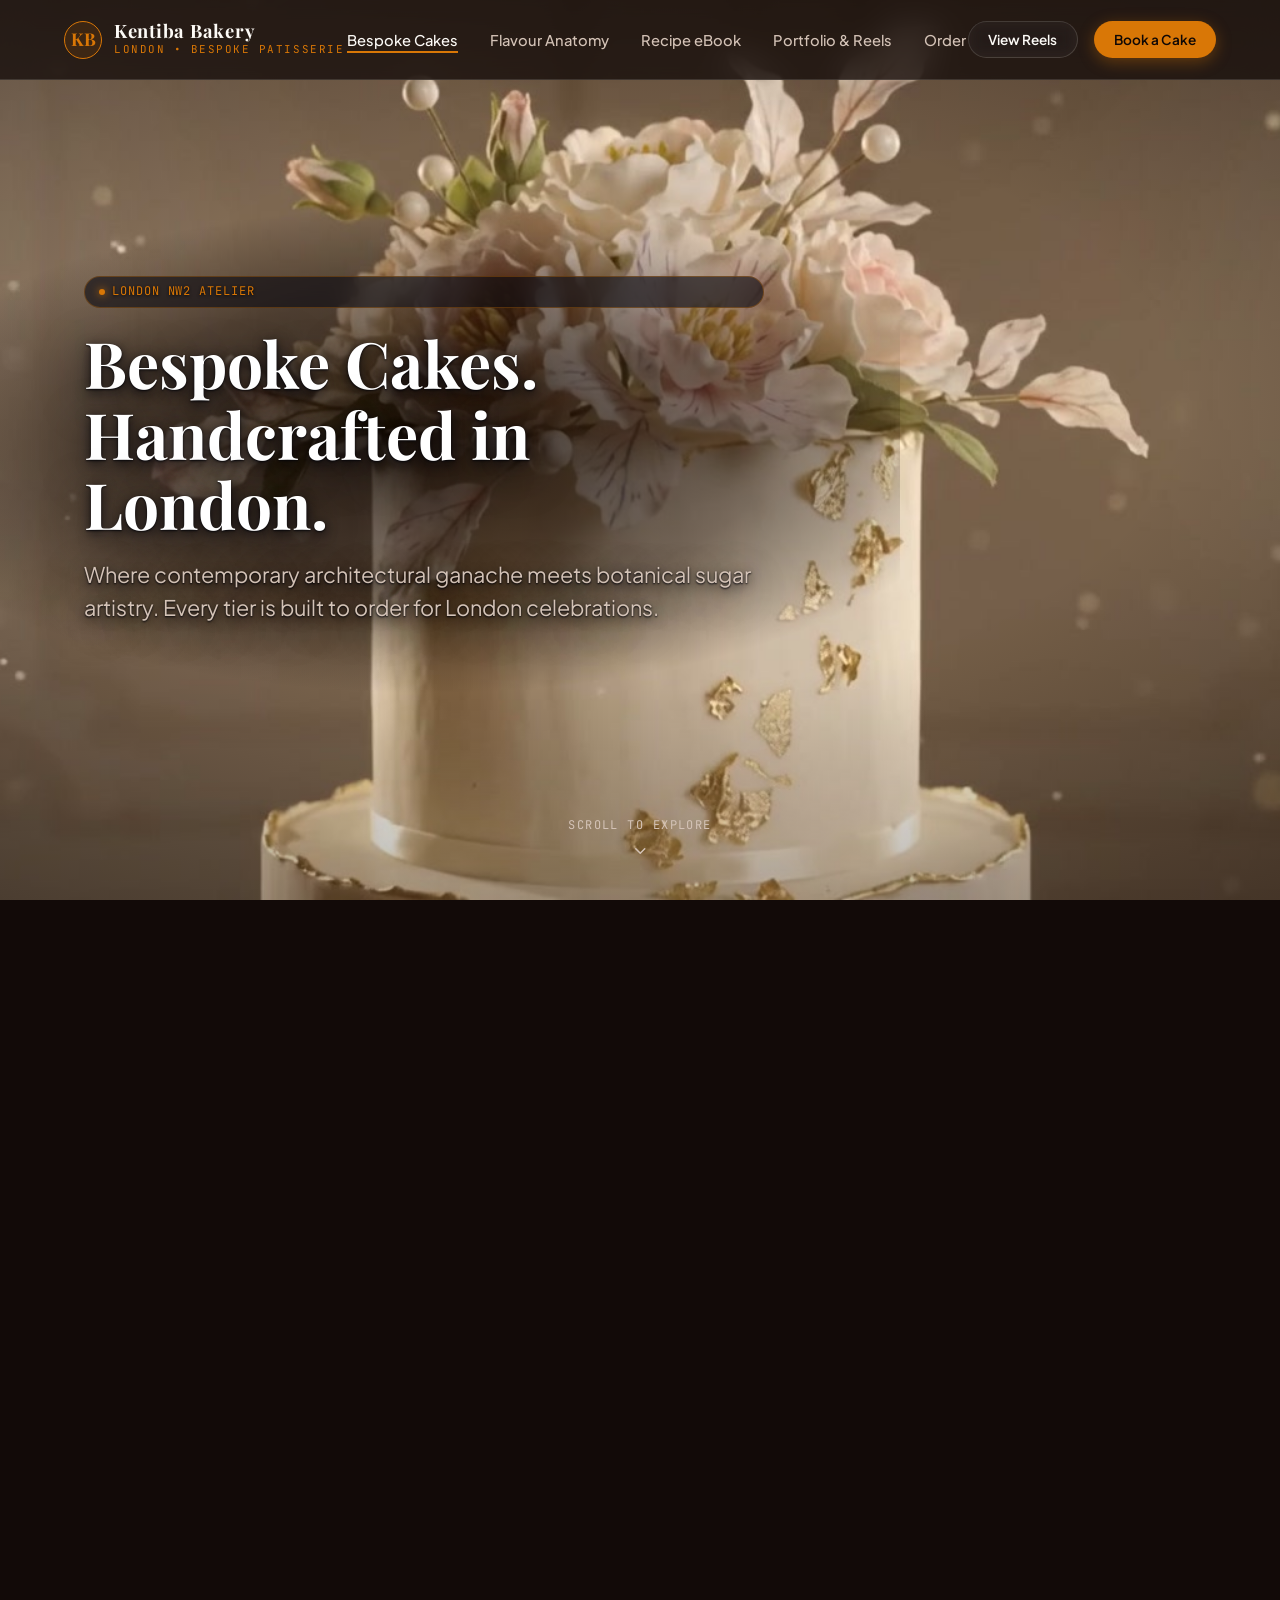
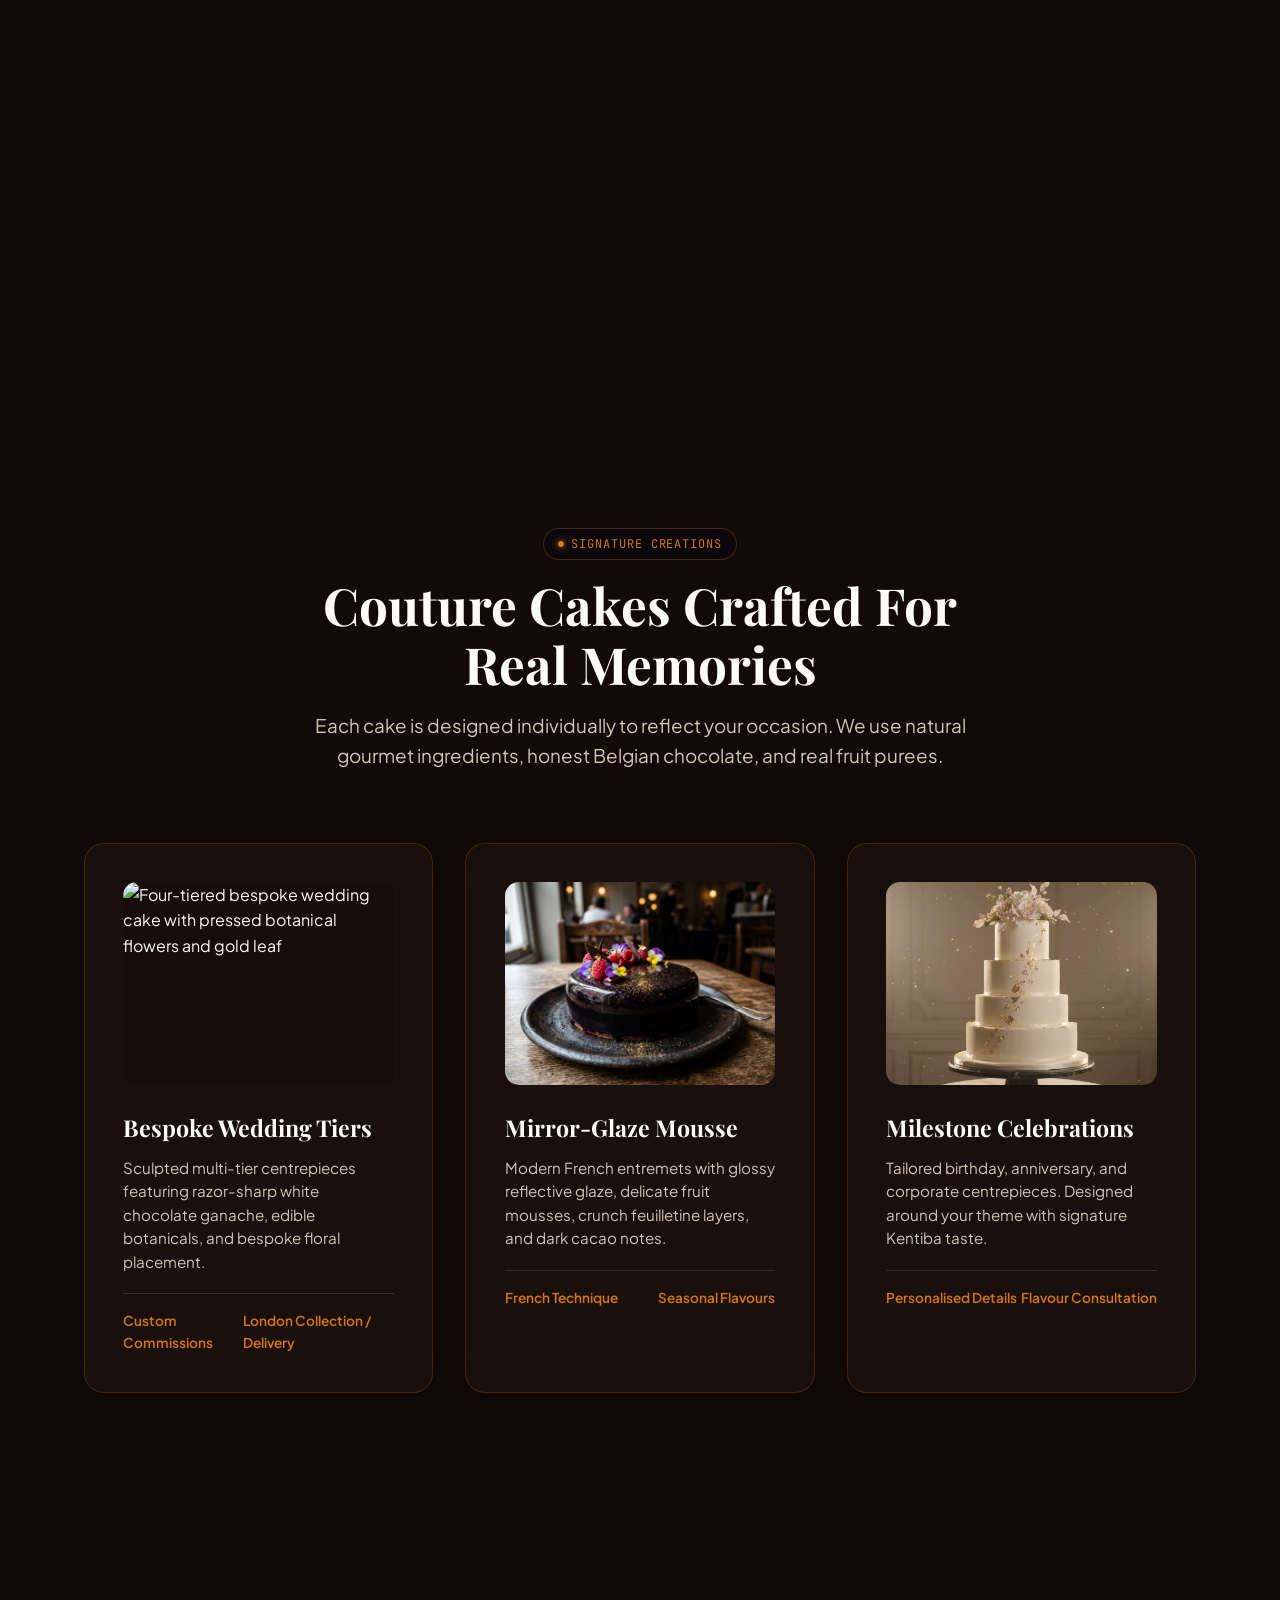
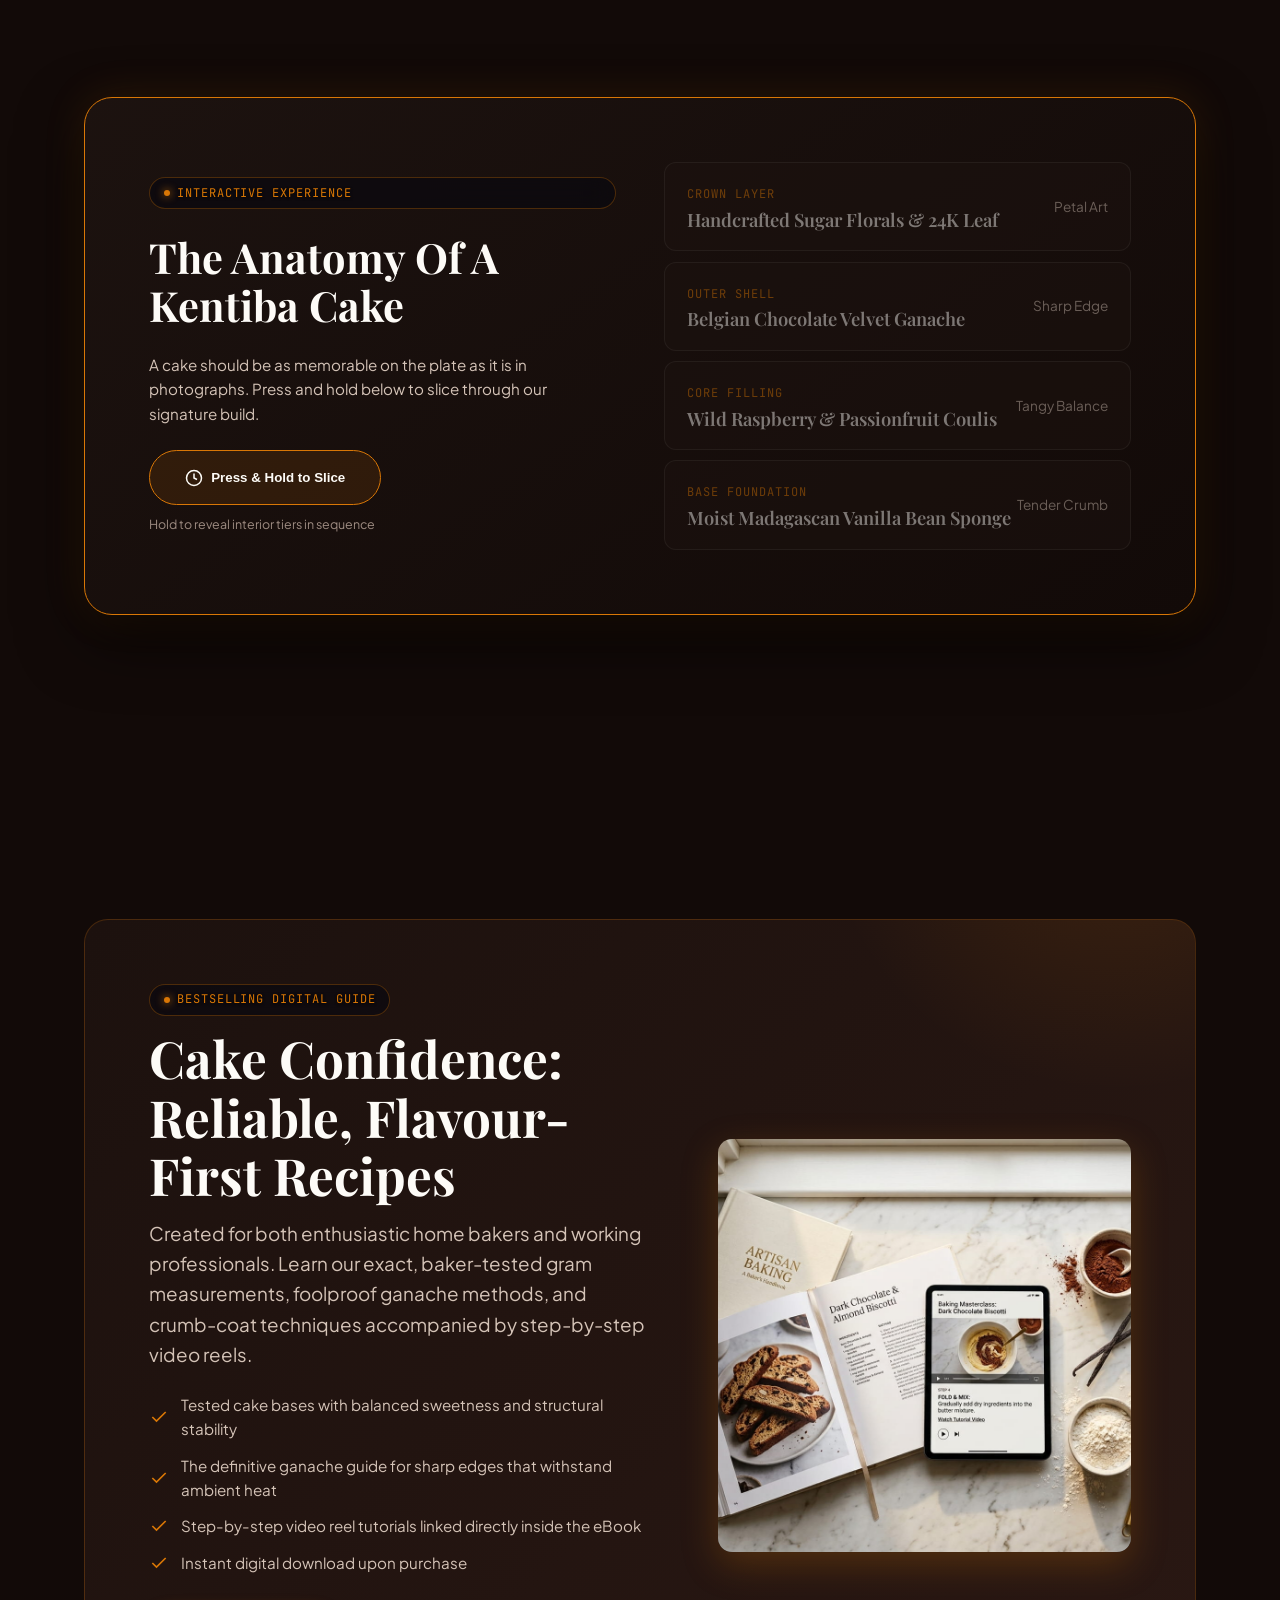
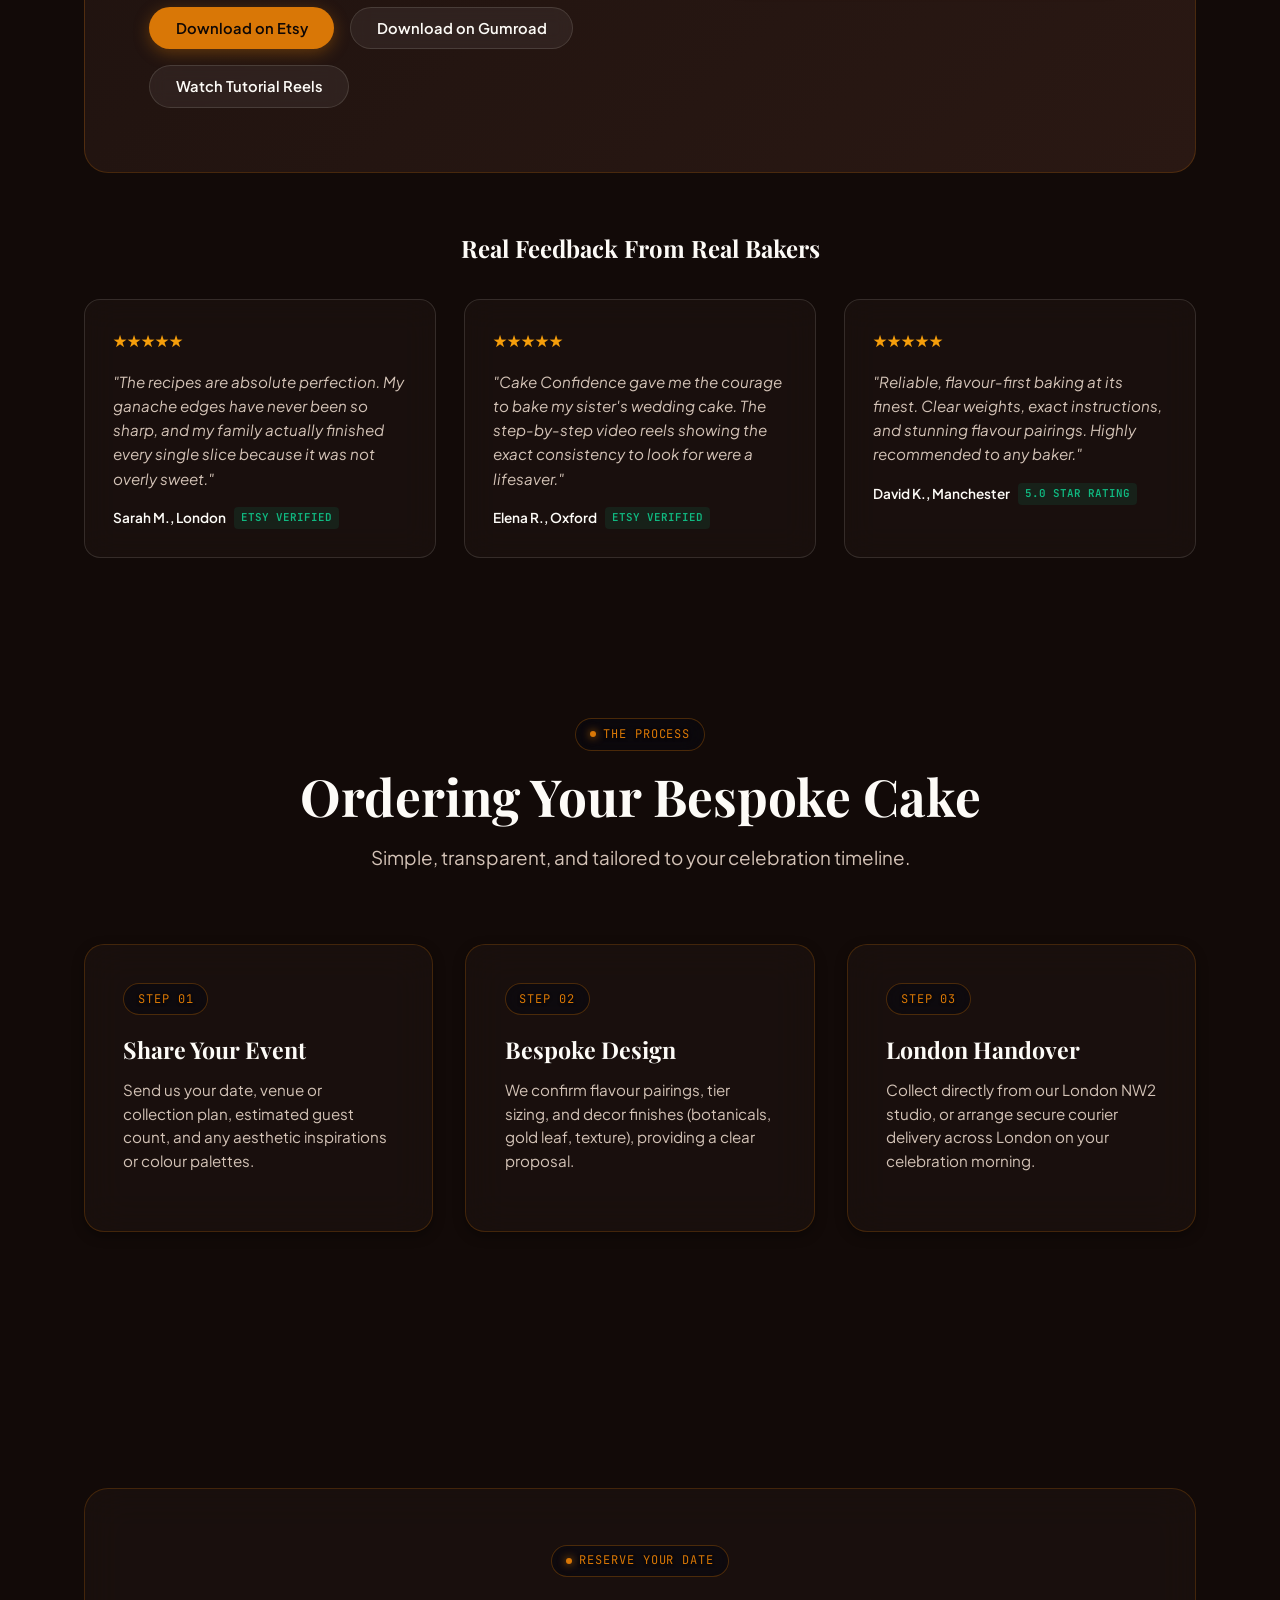
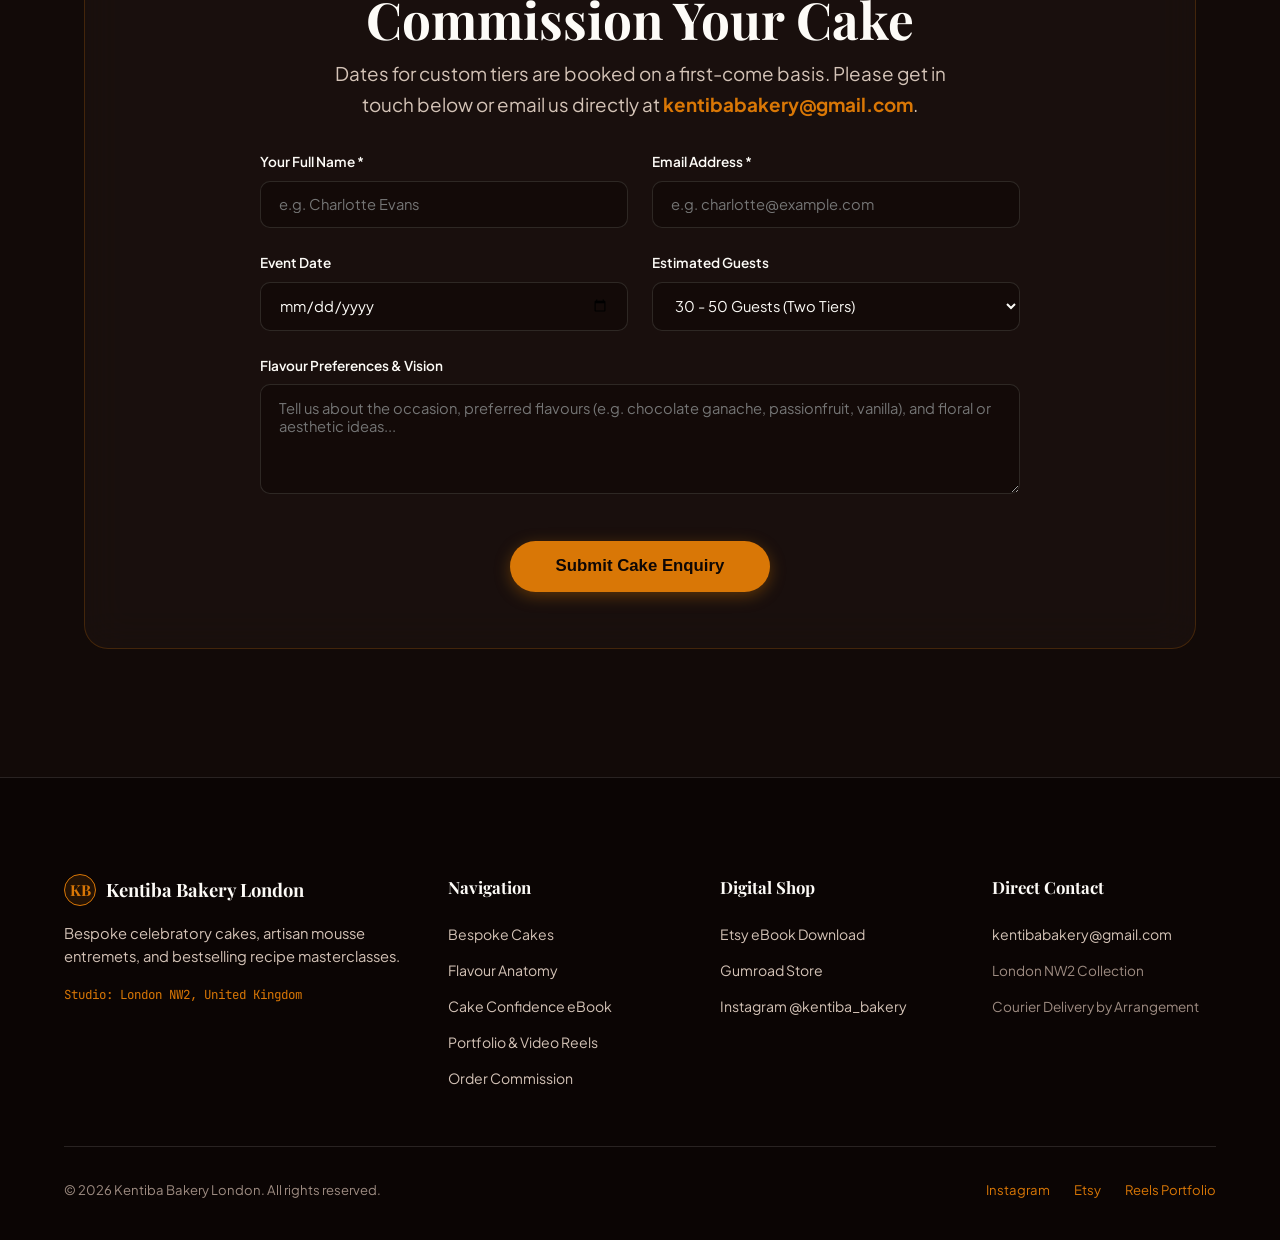
==== index.html @ 06e622df "first commit" ====
<!DOCTYPE html>
<html lang="en">

<head>
  <meta charset="UTF-8">
  <meta name="viewport" content="width=device-width, initial-scale=1.0">
  <title>Kentiba Bakery London | Bespoke Cakes & Desserts</title>
  <meta name="description"
    content="Kentiba Bakery London crafts bespoke celebration cakes, French mirror-glaze mousse desserts, and the bestselling Cake Confidence recipe eBook with video reels.">
  <meta name="theme-color" content="#120A08">

  <!-- Open Graph -->
  <meta property="og:title" content="Kentiba Bakery London | Bespoke Cakes & Desserts">
  <meta property="og:description"
    content="Bespoke celebration cakes, velvety mousse entremets, and bestselling baking masterclasses in London.">
  <!-- DEPLOY STEP: update og:image and og:url with live production URL -->
  <meta property="og:image" content="assets/hero-poster.jpg">
  <meta property="og:url" content="https://kentibabakery.com/">
  <meta property="og:type" content="website">

  <!-- Google Fonts Preconnect & Typography Trio (Playfair Display + Plus Jakarta Sans + JetBrains Mono) -->
  <link rel="preconnect" href="https://fonts.googleapis.com">
  <link rel="preconnect" href="https://fonts.gstatic.com" crossorigin>
  <link
    href="https://fonts.googleapis.com/css2?family=JetBrains+Mono:wght@400;500&family=Playfair+Display:ital,wght@0,500;0,600;0,700;1,600&family=Plus+Jakarta+Sans:wght@400;500;600;700&display=swap"
    rel="stylesheet">

  <!-- Inline Favicon SVG Monogram -->
  <link rel="icon" type="image/svg+xml"
    href="data:image/svg+xml,%3Csvg xmlns='http://www.w3.org/2000/svg' viewBox='0 0 32 32'%3E%3Ccircle cx='16' cy='16' r='15' fill='%231D1310' stroke='%23D97706' stroke-width='2'/%3E%3Ctext x='16' y='21' font-family='serif' font-size='15' font-weight='bold' fill='%23D97706' text-anchor='middle'%3EKB%3C/text%3E%3C/svg%3E">

  <!-- Stylesheet -->
  <link rel="stylesheet" href="css/style.css">
</head>

<body>

  <!-- A11y Skip Link -->
  <a href="#main-content" class="skip-link">Skip to main content</a>

  <!-- Ambient Environment Glow -->
  <div class="ambient-layer" aria-hidden="true"></div>

  <!-- Global Header Navigation -->
  <header class="site-nav">
    <a href="index.html" class="nav-brand" aria-label="Kentiba Bakery London Homepage">
      <div class="brand-monogram">KB</div>
      <div class="brand-text">
        <span class="brand-name">Kentiba Bakery</span>
        <span class="brand-location">London • Bespoke Patisserie</span>
      </div>
    </a>

    <nav aria-label="Primary Navigation">
      <ul class="nav-links">
        <li><a href="#bespoke-cakes" class="active">Bespoke Cakes</a></li>
        <li><a href="#flavour-explorer">Flavour Anatomy</a></li>
        <li><a href="#recipe-ebook">Recipe eBook</a></li>
        <li><a href="portfolio.html">Portfolio & Reels</a></li>
        <li><a href="#order-consultation">Order</a></li>
      </ul>
    </nav>

    <div class="nav-actions">
      <a href="portfolio.html" class="btn btn-secondary" style="padding: 0.65rem 1.2rem; font-size: 0.85rem;">View
        Reels</a>
      <a href="#order-consultation" class="btn btn-primary" style="padding: 0.65rem 1.2rem; font-size: 0.85rem;">Book a
        Cake</a>
    </div>
  </header>

  <!-- 10K SCRUB HERO SECTION -->
  <div class="hero-scroll-container" aria-label="Cinematic Showcase of Kentiba Bakery Bespoke Creation">
    <div class="hero-sticky-stage">

      <!-- Media Layer (Out of tab order and screen reader tree) -->
      <div class="hero-media-layer" aria-hidden="true">
        <div class="poster-fallback"></div>
        <video id="hero-video" preload="none" muted playsinline aria-hidden="true" tabindex="-1"></video>
        <div class="scrim-global"></div>
      </div>

      <!-- Streaming Progress Ring -->
      <div class="stream-ring-box" aria-hidden="true">
        <svg class="ring-svg" viewBox="0 0 48 48">
          <circle cx="24" cy="24" r="20" fill="none" stroke="rgba(217, 119, 6, 0.2)" stroke-width="3"></circle>
          <circle class="ring-circle" cx="24" cy="24" r="20" fill="none" stroke="#D97706" stroke-width="3"
            stroke-dasharray="126" stroke-dashoffset="126"></circle>
        </svg>
        <span class="ring-label">0%</span>
      </div>

      <!-- Scroll Cue -->
      <div class="scroll-cue" aria-hidden="true">
        <span>Scroll to Explore</span>
        <svg width="18" height="18" viewBox="0 0 24 24" fill="none" stroke="currentColor" stroke-width="2"
          stroke-linecap="round" stroke-linejoin="round">
          <polyline points="6 9 12 15 18 9"></polyline>
        </svg>
      </div>

      <!-- Caption Bands Stage -->
      <div class="hero-captions-stage">

        <!-- Band 1: Opening Hook -->
        <section class="band band-left" data-start="0.00" data-end="0.28" aria-label="Introduction">
          <div class="band-content">
            <div class="chip"><span class="chip-dot"></span> London NW2 Atelier</div>
            <h1 class="band-title">Bespoke Cakes.<br>Handcrafted in London.</h1>
            <p class="band-subtitle">Where contemporary architectural ganache meets botanical sugar artistry. Every tier
              is built to order for London celebrations.</p>
          </div>
        </section>

        <!-- Band 2: Quality & Flavor Philosophy -->
        <section class="band band-right" data-start="0.26" data-end="0.54" aria-label="Flavour Philosophy">
          <div class="band-content">
            <div class="chip"><span class="chip-dot"></span> Pure Flavour</div>
            <h2 class="band-title">Flavour First.<br>Every Single Layer.</h2>
            <p class="band-subtitle">No dry sponge. No cloying fondant pastes. Just balanced fruit coulis, velvet dark
              chocolate ganache, and melt-in-the-mouth crumb.</p>
          </div>
        </section>

        <!-- Band 3: The Baker's Craft -->
        <section class="band band-left" data-start="0.52" data-end="0.78" aria-label="Craftsmanship">
          <div class="band-content">
            <div class="chip"><span class="chip-dot"></span> Signature Technique</div>
            <h2 class="band-title">Mastered With<br>Uncompromising Care.</h2>
            <p class="band-subtitle">From sharp acrylic-disc edges to hand-piped floral arrangements. Created for
              weddings, milestone birthdays, and editorial events.</p>
          </div>
        </section>

        <!-- Band 4: Settle & Final Resting Moment (Also Default Static Hero) -->
        <section class="band band-center static-default" data-start="0.76" data-end="1.00" aria-label="Call to Action">
          <div class="band-content">
            <div class="chip"><span class="chip-dot"></span> Kentiba Bakery London</div>
            <h2 class="band-title">Celebratory Artistry.<br>Guaranteed Delicious.</h2>
            <p class="band-subtitle">Commission your bespoke celebration cake in London, or master our baker-tested
              recipes with the Cake Confidence eBook and Reels.</p>
            <div class="band-cta-row">
              <a href="#order-consultation" class="btn btn-primary">Commission a Cake</a>
              <a href="#recipe-ebook" class="btn btn-secondary">Get Recipe eBook</a>
            </div>
          </div>
        </section>

      </div>
    </div>
  </div>

  <!-- MAIN WEBSITE CONTENT (Below the Fold) -->
  <main id="main-content" tabindex="-1">

    <!-- SECTION 1: THE BESPOKE COLLECTION -->
    <section id="bespoke-cakes" class="content-section" aria-labelledby="collection-heading">
      <div class="section-header">
        <div class="chip"><span class="chip-dot"></span> Signature Creations</div>
        <h2 id="collection-heading" class="section-title">Couture Cakes Crafted For Real Memories</h2>
        <p class="section-lede">Each cake is designed individually to reflect your occasion. We use natural gourmet
          ingredients, honest Belgian chocolate, and real fruit purees.</p>
      </div>

      <div class="grid-3">
        <!-- Card 1 -->
        <article class="glass-card">
          <div class="card-image-wrap">
            <img src="assets/cake-bespoke-1.jpg"
              alt="Four-tiered bespoke wedding cake with pressed botanical flowers and gold leaf" loading="lazy"
              width="600" height="450">
          </div>
          <h3 class="card-title">Bespoke Wedding Tiers</h3>
          <p class="card-text">Sculpted multi-tier centrepieces featuring razor-sharp white chocolate ganache, edible
            botanicals, and bespoke floral placement.</p>
          <div class="card-meta">
            <span>Custom Commissions</span>
            <span>London Collection / Delivery</span>
          </div>
        </article>

        <!-- Card 2 -->
        <article class="glass-card">
          <div class="card-image-wrap">
            <img src="assets/cake-mousse-2.jpg"
              alt="Signature mirror-glaze mousse cake entremet with gold dust and raspberries" loading="lazy"
              width="600" height="450">
          </div>
          <h3 class="card-title">Mirror-Glaze Mousse</h3>
          <p class="card-text">Modern French entremets with glossy reflective glaze, delicate fruit mousses, crunch
            feuilletine layers, and dark cacao notes.</p>
          <div class="card-meta">
            <span>French Technique</span>
            <span>Seasonal Flavours</span>
          </div>
        </article>

        <!-- Card 3 -->
        <article class="glass-card">
          <div class="card-image-wrap">
            <img src="assets/hero-ending.jpg" alt="Kentiba Bakery celebratory cake standing on dark marble"
              loading="lazy" width="600" height="450">
          </div>
          <h3 class="card-title">Milestone Celebrations</h3>
          <p class="card-text">Tailored birthday, anniversary, and corporate centrepieces. Designed around your theme
            with signature Kentiba taste.</p>
          <div class="card-meta">
            <span>Personalised Details</span>
            <span>Flavour Consultation</span>
          </div>
        </article>
      </div>
    </section>

    <!-- SECTION 2: INTERACTIVE SIGNATURE MOMENT -->
    <section id="flavour-explorer" class="content-section" aria-labelledby="anatomy-heading">
      <div class="interactive-anatomy-box">

        <div class="anatomy-info">
          <div class="chip"><span class="chip-dot"></span> Interactive Experience</div>
          <h2 id="anatomy-heading" class="section-title" style="font-size: clamp(1.8rem, 3.5vw, 2.6rem);">The Anatomy Of
            A Kentiba Cake</h2>
          <p class="section-lede" style="font-size: 0.95rem;">A cake should be as memorable on the plate as it is in
            photographs. Press and hold below to slice through our signature build.</p>

          <div>
            <button id="press-hold-explore" class="press-hold-btn" type="button"
              aria-label="Press and hold to inspect cake layers">
              <div class="hold-progress-bar"></div>
              <span class="press-hold-label">
                <svg width="18" height="18" viewBox="0 0 24 24" fill="none" stroke="currentColor" stroke-width="2">
                  <circle cx="12" cy="12" r="10"></circle>
                  <polyline points="12 6 12 12 16 14"></polyline>
                </svg>
                <span>Press & Hold to Slice</span>
              </span>
            </button>
            <p style="font-size: 0.78rem; color: var(--text-muted); margin-top: 0.6rem;">Hold to reveal interior tiers
              in sequence</p>
          </div>
        </div>

        <!-- Cake Layers Stage -->
        <div class="cake-layers-stage" aria-live="polite">
          <div class="layer-slice" data-layer="1">
            <div>
              <span class="layer-tag">Crown Layer</span>
              <h4 class="layer-name">Handcrafted Sugar Florals & 24K Leaf</h4>
            </div>
            <span class="layer-notes">Petal Art</span>
          </div>

          <div class="layer-slice" data-layer="2">
            <div>
              <span class="layer-tag">Outer Shell</span>
              <h4 class="layer-name">Belgian Chocolate Velvet Ganache</h4>
            </div>
            <span class="layer-notes">Sharp Edge</span>
          </div>

          <div class="layer-slice" data-layer="3">
            <div>
              <span class="layer-tag">Core Filling</span>
              <h4 class="layer-name">Wild Raspberry & Passionfruit Coulis</h4>
            </div>
            <span class="layer-notes">Tangy Balance</span>
          </div>

          <div class="layer-slice" data-layer="4">
            <div>
              <span class="layer-tag">Base Foundation</span>
              <h4 class="layer-name">Moist Madagascan Vanilla Bean Sponge</h4>
            </div>
            <span class="layer-notes">Tender Crumb</span>
          </div>
        </div>

      </div>
    </section>

    <!-- SECTION 3: EBOOK & REELS PROOF -->
    <section id="recipe-ebook" class="content-section" aria-labelledby="ebook-heading">
      <div class="ebook-banner">
        <div>
          <div class="chip"><span class="chip-dot"></span> Bestselling Digital Guide</div>
          <h2 id="ebook-heading" class="section-title" style="margin-top: 0.8rem;">Cake Confidence: Reliable,
            Flavour-First Recipes</h2>
          <p class="section-lede" style="margin-top: 0.8rem;">Created for both enthusiastic home bakers and working
            professionals. Learn our exact, baker-tested gram measurements, foolproof ganache methods, and crumb-coat
            techniques accompanied by step-by-step video reels.</p>

          <ul class="ebook-features">
            <li>
              <svg class="feature-icon" viewBox="0 0 24 24" fill="none" stroke="currentColor" stroke-width="2">
                <polyline points="20 6 9 17 4 12"></polyline>
              </svg>
              <span>Tested cake bases with balanced sweetness and structural stability</span>
            </li>
            <li>
              <svg class="feature-icon" viewBox="0 0 24 24" fill="none" stroke="currentColor" stroke-width="2">
                <polyline points="20 6 9 17 4 12"></polyline>
              </svg>
              <span>The definitive ganache guide for sharp edges that withstand ambient heat</span>
            </li>
            <li>
              <svg class="feature-icon" viewBox="0 0 24 24" fill="none" stroke="currentColor" stroke-width="2">
                <polyline points="20 6 9 17 4 12"></polyline>
              </svg>
              <span>Step-by-step video reel tutorials linked directly inside the eBook</span>
            </li>
            <li>
              <svg class="feature-icon" viewBox="0 0 24 24" fill="none" stroke="currentColor" stroke-width="2">
                <polyline points="20 6 9 17 4 12"></polyline>
              </svg>
              <span>Instant digital download upon purchase</span>
            </li>
          </ul>

          <div style="display: flex; gap: 1rem; flex-wrap: wrap;">
            <a href="https://kentibabakery.etsy.com" target="_blank" rel="noopener noreferrer"
              class="btn btn-primary">Download on Etsy</a>
            <a href="https://kentibabakery.gumroad.com" target="_blank" rel="noopener noreferrer"
              class="btn btn-secondary">Download on Gumroad</a>
            <a href="portfolio.html" class="btn btn-secondary">Watch Tutorial Reels</a>
          </div>
        </div>

        <div style="text-align: center;">
          <div class="card-image-wrap"
            style="aspect-ratio: 1 / 1; max-width: 440px; margin: 0 auto; box-shadow: var(--shadow-gold);">
            <img src="assets/ebook-mockup.jpg" alt="Cake Confidence Recipe eBook display by Kentiba Bakery"
              loading="lazy" width="500" height="500">
          </div>
        </div>
      </div>

      <!-- Verified Reviews -->
      <div style="margin-top: 3.5rem;">
        <h3 style="font-family: var(--font-display); font-size: 1.5rem; text-align: center; margin-bottom: 2rem;">Real
          Feedback From Real Bakers</h3>
        <div class="reviews-grid">
          <div class="review-card">
            <div class="review-stars">★★★★★</div>
            <p class="review-text">"The recipes are absolute perfection. My ganache edges have never been so sharp, and
              my family actually finished every single slice because it was not overly sweet."</p>
            <div class="review-author">
              <span>Sarah M., London</span>
              <span class="verified-badge">Etsy Verified</span>
            </div>
          </div>

          <div class="review-card">
            <div class="review-stars">★★★★★</div>
            <p class="review-text">"Cake Confidence gave me the courage to bake my sister's wedding cake. The
              step-by-step video reels showing the exact consistency to look for were a lifesaver."</p>
            <div class="review-author">
              <span>Elena R., Oxford</span>
              <span class="verified-badge">Etsy Verified</span>
            </div>
          </div>

          <div class="review-card">
            <div class="review-stars">★★★★★</div>
            <p class="review-text">"Reliable, flavour-first baking at its finest. Clear weights, exact instructions, and
              stunning flavour pairings. Highly recommended to any baker."</p>
            <div class="review-author">
              <span>David K., Manchester</span>
              <span class="verified-badge">5.0 Star Rating</span>
            </div>
          </div>
        </div>
      </div>
    </section>

    <!-- SECTION 4: HOW IT WORKS & TRUST -->
    <section class="content-section" style="padding-top: 2rem;">
      <div class="section-header">
        <div class="chip"><span class="chip-dot"></span> The Process</div>
        <h2 class="section-title">Ordering Your Bespoke Cake</h2>
        <p class="section-lede">Simple, transparent, and tailored to your celebration timeline.</p>
      </div>

      <div class="grid-3">
        <div class="glass-card">
          <div class="chip" style="margin-bottom: 1rem;">Step 01</div>
          <h3 class="card-title">Share Your Event</h3>
          <p class="card-text">Send us your date, venue or collection plan, estimated guest count, and any aesthetic
            inspirations or colour palettes.</p>
        </div>

        <div class="glass-card">
          <div class="chip" style="margin-bottom: 1rem;">Step 02</div>
          <h3 class="card-title">Bespoke Design</h3>
          <p class="card-text">We confirm flavour pairings, tier sizing, and decor finishes (botanicals, gold leaf,
            texture), providing a clear proposal.</p>
        </div>

        <div class="glass-card">
          <div class="chip" style="margin-bottom: 1rem;">Step 03</div>
          <h3 class="card-title">London Handover</h3>
          <p class="card-text">Collect directly from our London NW2 studio, or arrange secure courier delivery across
            London on your celebration morning.</p>
        </div>
      </div>
    </section>

    <!-- SECTION 5: DIRECT ORDER ENQUIRY -->
    <section id="order-consultation" class="content-section" aria-labelledby="order-heading">
      <div class="order-box">
        <div style="max-width: 640px; margin: 0 auto; text-align: center;">
          <div class="chip"><span class="chip-dot"></span> Reserve Your Date</div>
          <h2 id="order-heading" class="section-title" style="margin-top: 0.8rem;">Commission Your Cake</h2>
          <p class="section-lede" style="margin-top: 0.6rem;">Dates for custom tiers are booked on a first-come basis.
            Please get in touch below or email us directly at <strong
              style="color: var(--accent);">kentibabakery@gmail.com</strong>.</p>
        </div>

        <form id="cake-order-form" class="form-grid" style="max-width: 760px; margin: 2rem auto 0;"
          action="mailto:kentibabakery@gmail.com" method="post" enctype="text/plain">
          <div class="form-group">
            <label for="client-name">Your Full Name *</label>
            <input type="text" id="client-name" name="name" class="form-input" placeholder="e.g. Charlotte Evans"
              required>
          </div>

          <div class="form-group">
            <label for="client-email">Email Address *</label>
            <input type="email" id="client-email" name="email" class="form-input"
              placeholder="e.g. charlotte@example.com" required>
          </div>

          <div class="form-group">
            <label for="event-date">Event Date</label>
            <input type="date" id="event-date" name="date" class="form-input">
          </div>

          <div class="form-group">
            <label for="guest-count">Estimated Guests</label>
            <select id="guest-count" name="guests" class="form-select">
              <option value="15-25">15 - 25 Guests (Single Tier / Intimate)</option>
              <option value="30-50" selected>30 - 50 Guests (Two Tiers)</option>
              <option value="60-100">60 - 100 Guests (Three Tiers)</option>
              <option value="100+">100+ Guests (Grand Wedding Tiers)</option>
            </select>
          </div>

          <div class="form-group form-group-full">
            <label for="event-notes">Flavour Preferences & Vision</label>
            <textarea id="event-notes" name="notes" class="form-textarea"
              placeholder="Tell us about the occasion, preferred flavours (e.g. chocolate ganache, passionfruit, vanilla), and floral or aesthetic ideas..."></textarea>
          </div>

          <div class="form-group form-group-full" style="text-align: center; margin-top: 1rem;">
            <button type="submit" class="btn btn-primary" style="padding: 1rem 2.8rem; font-size: 1.05rem;">Submit Cake
              Enquiry</button>
            <div id="order-form-feedback" class="form-feedback" role="alert"></div>
          </div>
        </form>
      </div>
    </section>

  </main>

  <!-- FOOTER -->
  <footer class="site-footer">
    <div class="footer-inner">
      <div class="footer-brand">
        <div style="display: flex; align-items: center; gap: 0.6rem;">
          <div class="brand-monogram" style="width: 32px; height: 32px; font-size: 0.95rem;">KB</div>
          <span style="font-family: var(--font-display); font-size: 1.15rem; font-weight: 700;">Kentiba Bakery
            London</span>
        </div>
        <p class="footer-tagline">Bespoke celebratory cakes, artisan mousse entremets, and bestselling recipe
          masterclasses.</p>
        <div style="font-family: var(--font-mono); font-size: 0.78rem; color: var(--accent);">Studio: London NW2, United
          Kingdom</div>
      </div>

      <div class="footer-col">
        <h4>Navigation</h4>
        <ul>
          <li><a href="#bespoke-cakes">Bespoke Cakes</a></li>
          <li><a href="#flavour-explorer">Flavour Anatomy</a></li>
          <li><a href="#recipe-ebook">Cake Confidence eBook</a></li>
          <li><a href="portfolio.html">Portfolio & Video Reels</a></li>
          <li><a href="#order-consultation">Order Commission</a></li>
        </ul>
      </div>

      <div class="footer-col">
        <h4>Digital Shop</h4>
        <ul>
          <li><a href="https://kentibabakery.etsy.com" target="_blank" rel="noopener noreferrer">Etsy eBook Download</a>
          </li>
          <li><a href="https://kentibabakery.gumroad.com" target="_blank" rel="noopener noreferrer">Gumroad Store</a>
          </li>
          <li><a href="https://www.instagram.com/kentiba_bakery/" target="_blank" rel="noopener noreferrer">Instagram
              @kentiba_bakery</a></li>
        </ul>
      </div>

      <div class="footer-col">
        <h4>Direct Contact</h4>
        <ul>
          <li><a href="mailto:kentibabakery@gmail.com">kentibabakery@gmail.com</a></li>
          <li><span style="font-size: 0.85rem; color: var(--text-muted);">London NW2 Collection</span></li>
          <li><span style="font-size: 0.85rem; color: var(--text-muted);">Courier Delivery by Arrangement</span></li>
        </ul>
      </div>
    </div>

    <div class="footer-bottom">
      <div>&copy; 2026 Kentiba Bakery London. All rights reserved.</div>
      <div style="display: flex; gap: 1.5rem;">
        <a href="https://www.instagram.com/kentiba_bakery/" target="_blank" rel="noopener noreferrer"
          style="color: var(--accent); text-decoration: none;">Instagram</a>
        <a href="https://kentibabakery.etsy.com" target="_blank" rel="noopener noreferrer"
          style="color: var(--accent); text-decoration: none;">Etsy</a>
        <a href="portfolio.html" style="color: var(--accent); text-decoration: none;">Reels Portfolio</a>
      </div>
    </div>
  </footer>

  <!-- Core Script -->
  <script src="js/main.js"></script>
</body>

</html>
---- css/style.css ----
/* ==========================================================================
   KENTIBA BAKERY LONDON - DESIGN SYSTEM & MOTION ENGINE
   Built with 10K Websites Engineering Standard + UI/UX Pro Max Intelligence
   ========================================================================== */

/* 1. Design Tokens */
:root {
  /* Palette: Haute Pâtisserie Luxury */
  --canvas: #120A08;
  --canvas-rgb: 18, 10, 8;
  --panel: #1D1310;
  --panel-glass: rgba(29, 19, 16, 0.72);
  --panel-border: rgba(217, 119, 6, 0.22);
  --panel-hover: rgba(42, 27, 23, 0.85);

  --accent: #D97706;
  --accent-rgb: 217, 119, 6;
  --accent-hover: #F59E0B;
  --accent-muted: rgba(217, 119, 6, 0.18);
  --accent-glow: rgba(217, 119, 6, 0.35);

  --text-primary: #FDFBF7;
  --text-secondary: #D4C3B7;
  --text-muted: #9E8C82;

  --border: rgba(217, 119, 6, 0.22);
  --border-light: rgba(253, 251, 247, 0.12);

  /* Typography Trio */
  --font-display: 'Playfair Display', Georgia, serif;
  --font-body: 'Plus Jakarta Sans', system-ui, -apple-system, sans-serif;
  --font-mono: 'JetBrains Mono', ui-monospace, monospace;

  /* Text Shadow Token for Live Footage */
  --tshadow: 0 1px 2px rgba(5, 5, 10, 0.95), 0 3px 12px rgba(5, 5, 10, 0.78), 0 10px 44px rgba(5, 5, 10, 0.8);

  /* Easing Curves */
  --ease-out: cubic-bezier(0.16, 1, 0.3, 1);
  --ease-in-out: cubic-bezier(0.65, 0, 0.35, 1);
  --ease-spring: cubic-bezier(0.34, 1.56, 0.64, 1);

  /* Elevation */
  --shadow-sm: 0 4px 12px rgba(0, 0, 0, 0.35);
  --shadow-md: 0 12px 32px rgba(0, 0, 0, 0.45);
  --shadow-lg: 0 24px 64px rgba(0, 0, 0, 0.6);
  --shadow-gold: 0 12px 36px rgba(217, 119, 6, 0.25);

  /* Sizing & Layout */
  --container-max: 1240px;
  --header-height: 80px;
}

/* 2. Reset & Baseline */
*,
*::before,
*::after {
  box-sizing: border-box;
  margin: 0;
  padding: 0;
}

html {
  overflow-x: hidden;
  overflow-x: clip;
  scroll-behavior: smooth;
  background-color: var(--canvas);
  color: var(--text-primary);
  font-family: var(--font-body);
  -webkit-font-smoothing: antialiased;
  -moz-osx-font-smoothing: grayscale;
}

body {
  overflow-x: hidden;
  overflow-x: clip;
  min-height: 100vh;
  background-color: var(--canvas);
  color: var(--text-primary);
  line-height: 1.6;
  position: relative;
}

/* Tab Pause Guard */
body.paused *,
body.paused *::before,
body.paused *::after {
  animation-play-state: paused !important;
}

/* Skip Link for A11y */
.skip-link {
  position: fixed;
  top: 1rem;
  left: 1rem;
  z-index: 9999;
  padding: 0.75rem 1.25rem;
  background: var(--accent);
  color: #000;
  font-weight: 700;
  border-radius: 6px;
  transform: translateY(-200%);
  transition: transform 0.2s var(--ease-out);
  text-decoration: none;
}

.skip-link:focus {
  transform: translateY(0);
  outline: 2px solid #fff;
}

/* 3. Ambient Environment Layer */
.ambient-layer {
  position: fixed;
  inset: 0;
  pointer-events: none;
  z-index: 1;
  background: radial-gradient(circle at 50% 20%, rgba(217, 119, 6, 0.08) 0%, transparent 60%),
    radial-gradient(circle at 80% 80%, rgba(180, 83, 9, 0.05) 0%, transparent 50%);
  opacity: 0.8;
  animation: ambientDrift 60s ease-in-out infinite alternate;
}

@keyframes ambientDrift {
  0% {
    transform: scale(1) translate(0, 0);
  }

  50% {
    transform: scale(1.05) translate(-1%, 2%);
  }

  100% {
    transform: scale(1) translate(1%, -1%);
  }
}

/* 4. Global Navigation */
.site-nav {
  position: fixed;
  top: 0;
  left: 0;
  right: 0;
  height: var(--header-height);
  z-index: 100;
  display: flex;
  align-items: center;
  justify-content: space-between;
  padding: 0 clamp(1.5rem, 5vw, 4rem);
  background: rgba(18, 10, 8, 0.75);
  backdrop-filter: blur(16px);
  -webkit-backdrop-filter: blur(16px);
  border-bottom: 1px solid var(--border-light);
  transition: background 0.3s ease, border-color 0.3s ease;
}

.nav-brand {
  display: flex;
  align-items: center;
  gap: 0.75rem;
  text-decoration: none;
  color: var(--text-primary);
}

.brand-monogram {
  width: 38px;
  height: 38px;
  border-radius: 50%;
  border: 1px solid var(--accent);
  background: rgba(217, 119, 6, 0.12);
  display: flex;
  align-items: center;
  justify-content: center;
  font-family: var(--font-display);
  font-size: 1.1rem;
  color: var(--accent);
  font-weight: 700;
  transition: transform 0.3s var(--ease-spring), box-shadow 0.3s ease;
}

.nav-brand:hover .brand-monogram {
  transform: rotate(6deg) scale(1.08);
  box-shadow: var(--shadow-gold);
}

.brand-text {
  display: flex;
  flex-direction: column;
}

.brand-name {
  font-family: var(--font-display);
  font-size: 1.15rem;
  font-weight: 700;
  letter-spacing: 0.04em;
  color: var(--text-primary);
  line-height: 1.1;
}

.brand-location {
  font-family: var(--font-mono);
  font-size: 0.68rem;
  text-transform: uppercase;
  letter-spacing: 0.14em;
  color: var(--accent);
}

.nav-links {
  display: flex;
  align-items: center;
  gap: 2rem;
  list-style: none;
}

.nav-links a {
  text-decoration: none;
  color: var(--text-secondary);
  font-size: 0.92rem;
  font-weight: 500;
  transition: color 0.2s ease;
  position: relative;
  padding: 0.25rem 0;
}

.nav-links a::after {
  content: '';
  position: absolute;
  bottom: 0;
  left: 0;
  width: 0;
  height: 1.5px;
  background: var(--accent);
  transition: width 0.25s var(--ease-out);
}

.nav-links a:hover,
.nav-links a.active {
  color: var(--text-primary);
}

.nav-links a:hover::after,
.nav-links a.active::after {
  width: 100%;
}

.nav-actions {
  display: flex;
  align-items: center;
  gap: 1rem;
}

/* 5. Reusable UI Components & Buttons */
.btn {
  display: inline-flex;
  align-items: center;
  justify-content: center;
  gap: 0.6rem;
  padding: 0.8rem 1.6rem;
  border-radius: 9999px;
  font-size: 0.92rem;
  font-weight: 600;
  text-decoration: none;
  cursor: pointer;
  border: 1px solid transparent;
  transition: all 0.25s var(--ease-out);
  text-shadow: none !important;
  line-height: 1;
  position: relative;
}

.btn-primary {
  background: var(--accent);
  color: #0E0705;
  box-shadow: 0 4px 16px rgba(217, 119, 6, 0.35);
}

.btn-primary:hover {
  background: var(--accent-hover);
  transform: translateY(-2px);
  box-shadow: 0 6px 24px rgba(217, 119, 6, 0.45);
}

.btn-secondary {
  background: rgba(253, 251, 247, 0.06);
  color: var(--text-primary);
  border-color: var(--border-light);
  backdrop-filter: blur(8px);
}

.btn-secondary:hover {
  background: rgba(253, 251, 247, 0.12);
  border-color: var(--accent);
  color: #fff;
  transform: translateY(-2px);
}

.btn:focus-visible {
  outline: 2px solid var(--accent);
  outline-offset: 3px;
}

.chip {
  display: inline-flex;
  align-items: center;
  gap: 0.45rem;
  padding: 0.35rem 0.85rem;
  background: rgba(8, 8, 15, 0.6);
  border: 1px solid rgba(217, 119, 6, 0.3);
  border-radius: 999px;
  backdrop-filter: blur(12px);
  font-family: var(--font-mono);
  font-size: 0.75rem;
  letter-spacing: 0.08em;
  text-transform: uppercase;
  color: var(--accent);
  text-shadow: 0 1px 3px rgba(0, 0, 0, 0.85);
}

.chip-dot {
  width: 6px;
  height: 6px;
  border-radius: 50%;
  background: var(--accent);
  box-shadow: 0 0 8px var(--accent);
}

/* ==========================================================================
   6. 10K SCRUB HERO PIPELINE
   ========================================================================== */
.hero-scroll-container {
  position: relative;
  height: 400vh;
  /* Paced in scroll distance */
  z-index: 10;
}

.hero-sticky-stage {
  position: sticky;
  top: 0;
  left: 0;
  width: 100vw;
  height: 100vh;
  overflow: hidden;
  display: flex;
  align-items: center;
  justify-content: center;
}

/* Decorative Video Layer - Out of A11y Tree */
.hero-media-layer {
  position: absolute;
  inset: 0;
  width: 100%;
  height: 100%;
  pointer-events: none;
}

.poster-fallback {
  position: absolute;
  inset: 0;
  background-size: cover;
  background-position: center;
  background-repeat: no-repeat;
  transition: opacity 0.6s var(--ease-out);
}

#hero-video {
  position: absolute;
  inset: 0;
  width: 100%;
  height: 100%;
  object-fit: cover;
  opacity: 0;
  transform: translateZ(0);
  will-change: transform;
  transition: opacity 0.8s var(--ease-out);
}

.hero-sticky-stage.video-ready #hero-video {
  opacity: 1;
}

.hero-sticky-stage.video-failed #hero-video {
  display: none;
}

/* 4-Layer Legibility Scrim System */
.scrim-global {
  position: absolute;
  inset: 0;
  pointer-events: none;
  background: radial-gradient(ellipse 120% 90% at 50% 45%, rgba(18, 10, 8, 0) 35%, rgba(18, 10, 8, 0.68) 100%);
  z-index: 2;
}

/* Streaming Progress Ring */
.stream-ring-box {
  position: absolute;
  bottom: 2.5rem;
  right: 2.5rem;
  z-index: 20;
  display: flex;
  align-items: center;
  gap: 0.75rem;
  padding: 0.5rem 0.9rem;
  background: rgba(18, 10, 8, 0.7);
  border: 1px solid var(--border);
  border-radius: 999px;
  backdrop-filter: blur(12px);
  pointer-events: none;
  transition: opacity 0.4s ease;
}

.stream-ring-box.loaded {
  opacity: 0;
  pointer-events: none;
}

.ring-svg {
  width: 24px;
  height: 24px;
  transform: rotate(-90deg);
}

.ring-svg circle {
  transition: stroke-dashoffset 0.15s ease;
}

.ring-label {
  font-family: var(--font-mono);
  font-size: 0.72rem;
  color: var(--text-secondary);
  letter-spacing: 0.05em;
}

/* Scroll Cue Chevron */
.scroll-cue {
  position: absolute;
  bottom: 2.5rem;
  left: 50%;
  transform: translateX(-50%);
  z-index: 20;
  display: flex;
  flex-direction: column;
  align-items: center;
  gap: 0.4rem;
  color: var(--text-secondary);
  font-family: var(--font-mono);
  font-size: 0.75rem;
  letter-spacing: 0.12em;
  text-transform: uppercase;
  pointer-events: none;
  animation: bounceSlow 2.5s ease-in-out infinite;
}

@keyframes bounceSlow {

  0%,
  100% {
    transform: translateX(-50%) translateY(0);
  }

  50% {
    transform: translateX(-50%) translateY(8px);
  }
}

/* Caption Bands Stage */
.hero-captions-stage {
  position: absolute;
  inset: 0;
  z-index: 10;
  pointer-events: none;
  max-width: var(--container-max);
  margin: 0 auto;
  padding: 0 2rem;
  display: flex;
  align-items: center;
  justify-content: center;
}

/* Individual Caption Band */
.band {
  position: absolute;
  width: 100%;
  max-width: 680px;
  opacity: 0;
  pointer-events: none;
  text-shadow: var(--tshadow);
  transition: opacity 0.2s linear;
}

.band.active {
  pointer-events: auto;
}

/* Per-Band Scrim Layer */
.band::before {
  content: "";
  position: absolute;
  inset: -20%;
  pointer-events: none;
  z-index: -1;
  opacity: calc(0.3 + 0.7 * var(--k, 1));
  background: radial-gradient(ellipse 76% 64% at 50% 50%, rgba(18, 10, 8, 0.78) 0%, rgba(18, 10, 8, 0.45) 48%, rgba(18, 10, 8, 0) 78%);
}

.band-content {
  display: flex;
  flex-direction: column;
  gap: 1.25rem;
}

.band-left {
  left: 4rem;
  text-align: left;
}

.band-right {
  right: 4rem;
  text-align: right;
  align-items: flex-end;
}

.band-center {
  text-align: center;
  align-items: center;
}

.band-title {
  font-family: var(--font-display);
  font-size: clamp(2.4rem, 5vw, 4.2rem);
  font-weight: 700;
  line-height: 1.1;
  color: #FFFFFF;
}

.band-subtitle {
  font-size: clamp(1.05rem, 2vw, 1.35rem);
  color: var(--text-secondary);
  max-width: 54ch;
  line-height: 1.5;
}

.band-cta-row {
  display: flex;
  gap: 1rem;
  margin-top: 0.5rem;
}

/* Word & Character Assembly choreographies */
.w {
  display: inline-block;
  white-space: nowrap;
  transform: translateY(calc((1 - var(--kc, 1)) * 24px));
  opacity: var(--kc, 1);
}

/* ==========================================================================
   7. THE FIVE STATIC-HERO GATES (Identical in CSS & JS)
   ========================================================================== */
@media (max-width: 720px),
(orientation: portrait) and (max-width: 1024px),
(orientation: portrait) and (pointer: coarse),
(orientation: landscape) and (pointer: coarse) and (max-height: 560px),
(prefers-reduced-motion: reduce) {

  .hero-scroll-container {
    height: auto !important;
  }

  .hero-sticky-stage {
    position: relative !important;
    height: 90vh !important;
    min-height: 580px;
  }

  #hero-video {
    display: none !important;
  }

  .poster-fallback {
    opacity: 1 !important;
  }

  .stream-ring-box,
  .scroll-cue {
    display: none !important;
  }

  /* Show composed static hero (Band 4) */
  .band {
    display: none !important;
  }

  .band.static-default {
    display: block !important;
    position: relative !important;
    inset: auto !important;
    opacity: 1 !important;
    pointer-events: auto !important;
    max-width: 90% !important;
    margin: 0 auto;
    text-align: center !important;
    align-items: center !important;
  }

  .band.static-default::before {
    opacity: 0.8 !important;
  }
}

/* ==========================================================================
   8. MAIN CONTENT SECTIONS (Below the Fold)
   ========================================================================== */
main {
  position: relative;
  z-index: 20;
  background-color: var(--canvas);
}

.content-section {
  padding: clamp(5rem, 10vw, 8rem) clamp(1.5rem, 5vw, 4rem);
  max-width: var(--container-max);
  margin: 0 auto;
}

.section-header {
  text-align: center;
  max-width: 720px;
  margin: 0 auto clamp(3rem, 6vw, 4.5rem);
  display: flex;
  flex-direction: column;
  align-items: center;
  gap: 1rem;
}

.section-title {
  font-family: var(--font-display);
  font-size: clamp(2rem, 4vw, 3.2rem);
  font-weight: 700;
  line-height: 1.15;
  color: var(--text-primary);
}

.section-lede {
  font-size: clamp(1rem, 1.5vw, 1.18rem);
  color: var(--text-secondary);
  line-height: 1.6;
}

/* Grid Systems */
.grid-2 {
  display: grid;
  grid-template-columns: repeat(2, 1fr);
  gap: clamp(2rem, 4vw, 3.5rem);
  align-items: center;
}

.grid-3 {
  display: grid;
  grid-template-columns: repeat(3, 1fr);
  gap: 2rem;
}

/* Liquid Glass Cards */
.glass-card {
  background: var(--panel-glass);
  border: 1px solid var(--panel-border);
  border-radius: 20px;
  padding: clamp(1.75rem, 3vw, 2.5rem);
  backdrop-filter: blur(20px);
  -webkit-backdrop-filter: blur(20px);
  box-shadow: var(--shadow-sm);
  transition: transform 0.3s var(--ease-out), border-color 0.3s ease, box-shadow 0.3s ease;
  position: relative;
  overflow: hidden;
}

.glass-card:hover {
  transform: translateY(-4px);
  border-color: var(--accent);
  box-shadow: var(--shadow-gold);
}

.card-image-wrap {
  width: 100%;
  border-radius: 14px;
  overflow: hidden;
  margin-bottom: 1.5rem;
  aspect-ratio: 4 / 3;
  position: relative;
  background: #180D0A;
}

.card-image-wrap img {
  width: 100%;
  height: 100%;
  object-fit: cover;
  transition: transform 0.6s var(--ease-out);
}

.glass-card:hover .card-image-wrap img {
  transform: scale(1.05);
}

.card-title {
  font-family: var(--font-display);
  font-size: 1.45rem;
  font-weight: 700;
  margin-bottom: 0.6rem;
  color: var(--text-primary);
}

.card-text {
  font-size: 0.95rem;
  color: var(--text-secondary);
  margin-bottom: 1.25rem;
  line-height: 1.55;
}

.card-meta {
  display: flex;
  align-items: center;
  justify-content: space-between;
  padding-top: 1rem;
  border-top: 1px solid var(--border-light);
  font-size: 0.85rem;
  color: var(--accent);
  font-weight: 600;
}

/* ==========================================================================
   9. INTERACTIVE SIGNATURE MOMENT:
   "The Layer & Flavour Anatomy Explorer"
   ========================================================================== */
.interactive-anatomy-box {
  background: linear-gradient(145deg, rgba(29, 19, 16, 0.92), rgba(18, 10, 8, 0.96));
  border: 1px solid var(--accent);
  border-radius: 28px;
  padding: clamp(2rem, 5vw, 4rem);
  box-shadow: var(--shadow-lg), 0 0 40px rgba(217, 119, 6, 0.15);
  margin: 3rem 0;
  display: grid;
  grid-template-columns: 1fr 1fr;
  gap: 3rem;
  align-items: center;
}

.anatomy-info {
  display: flex;
  flex-direction: column;
  gap: 1.5rem;
}

.press-hold-btn {
  user-select: none;
  -webkit-user-select: none;
  touch-action: none;
  position: relative;
  overflow: hidden;
  padding: 1.1rem 2.2rem;
  background: rgba(217, 119, 6, 0.12);
  border: 1px solid var(--accent);
  border-radius: 9999px;
  color: var(--text-primary);
  font-weight: 600;
  display: inline-flex;
  align-items: center;
  justify-content: center;
  gap: 0.75rem;
  cursor: pointer;
  transition: transform 0.15s ease;
}

.press-hold-btn:active {
  transform: scale(0.97);
}

.hold-progress-bar {
  position: absolute;
  top: 0;
  left: 0;
  height: 100%;
  width: var(--hold-progress, 0%);
  background: linear-gradient(90deg, var(--accent), var(--accent-hover));
  z-index: 1;
  opacity: 0.85;
  transition: width 0.05s linear;
  pointer-events: none;
}

.press-hold-label {
  position: relative;
  z-index: 2;
  display: flex;
  align-items: center;
  gap: 0.5rem;
}

.cake-layers-stage {
  display: flex;
  flex-direction: column;
  gap: 0.65rem;
  perspective: 1000px;
}

.layer-slice {
  background: var(--panel);
  border: 1px solid var(--border-light);
  border-radius: 12px;
  padding: 1rem 1.4rem;
  display: flex;
  align-items: center;
  justify-content: space-between;
  transform: translateZ(0);
  opacity: 0.45;
  transition: all 0.35s var(--ease-out);
}

.layer-slice.revealed {
  opacity: 1;
  border-color: var(--accent);
  background: rgba(42, 27, 23, 0.95);
  box-shadow: 0 4px 16px rgba(217, 119, 6, 0.2);
  transform: translateY(-2px) scale(1.02);
}

.layer-tag {
  font-family: var(--font-mono);
  font-size: 0.75rem;
  color: var(--accent);
  text-transform: uppercase;
  letter-spacing: 0.08em;
}

.layer-name {
  font-family: var(--font-display);
  font-size: 1.15rem;
  font-weight: 600;
}

.layer-notes {
  font-size: 0.85rem;
  color: var(--text-secondary);
}

/* ==========================================================================
   10. EBOOK & REELS PROOF BANNER
   ========================================================================== */
.ebook-banner {
  background: linear-gradient(135deg, #1C110E 0%, #2A1813 100%);
  border: 1px solid var(--border);
  border-radius: 24px;
  padding: clamp(2.5rem, 5vw, 4rem);
  display: grid;
  grid-template-columns: 1.1fr 0.9fr;
  gap: clamp(2rem, 5vw, 4rem);
  align-items: center;
  position: relative;
  overflow: hidden;
}

.ebook-banner::after {
  content: '';
  position: absolute;
  top: -50%;
  right: -20%;
  width: 600px;
  height: 600px;
  background: radial-gradient(circle, rgba(217, 119, 6, 0.15) 0%, transparent 70%);
  pointer-events: none;
}

.ebook-features {
  list-style: none;
  display: flex;
  flex-direction: column;
  gap: 0.75rem;
  margin: 1.5rem 0 2rem;
}

.ebook-features li {
  display: flex;
  align-items: center;
  gap: 0.75rem;
  font-size: 0.95rem;
  color: var(--text-secondary);
}

.feature-icon {
  width: 20px;
  height: 20px;
  color: var(--accent);
  flex-shrink: 0;
}

/* Reviews Grid */
.reviews-grid {
  display: grid;
  grid-template-columns: repeat(auto-fit, minmax(300px, 1fr));
  gap: 1.75rem;
}

.review-card {
  background: var(--panel-glass);
  border: 1px solid var(--border-light);
  border-radius: 16px;
  padding: 1.75rem;
  backdrop-filter: blur(16px);
  display: flex;
  flex-direction: column;
  gap: 1rem;
}

.review-stars {
  display: flex;
  gap: 0.25rem;
  color: #F59E0B;
}

.review-text {
  font-style: italic;
  font-size: 0.95rem;
  color: var(--text-secondary);
  line-height: 1.6;
}

.review-author {
  font-size: 0.85rem;
  font-weight: 600;
  color: var(--text-primary);
  display: flex;
  align-items: center;
  gap: 0.5rem;
}

.verified-badge {
  font-family: var(--font-mono);
  font-size: 0.68rem;
  text-transform: uppercase;
  color: #10B981;
  background: rgba(16, 185, 129, 0.1);
  padding: 0.15rem 0.45rem;
  border-radius: 4px;
}

/* ==========================================================================
   11. ORDER & CONTACT SECTION
   ========================================================================== */
.order-box {
  background: var(--panel-glass);
  border: 1px solid var(--border);
  border-radius: 24px;
  padding: clamp(2rem, 5vw, 3.5rem);
  backdrop-filter: blur(20px);
}

.form-grid {
  display: grid;
  grid-template-columns: 1fr 1fr;
  gap: 1.5rem;
  margin-top: 1.5rem;
}

.form-group-full {
  grid-column: span 2;
}

.form-group label {
  display: block;
  font-size: 0.85rem;
  font-weight: 600;
  margin-bottom: 0.5rem;
  color: var(--text-primary);
}

.form-input,
.form-select,
.form-textarea {
  width: 100%;
  padding: 0.85rem 1.1rem;
  background: rgba(18, 10, 8, 0.8);
  border: 1px solid var(--border-light);
  border-radius: 10px;
  color: var(--text-primary);
  font-family: var(--font-body);
  font-size: 0.92rem;
  transition: border-color 0.2s ease, box-shadow 0.2s ease;
}

.form-input:focus,
.form-select:focus,
.form-textarea:focus {
  outline: none;
  border-color: var(--accent);
  box-shadow: 0 0 0 3px rgba(217, 119, 6, 0.2);
}

.form-textarea {
  resize: vertical;
  min-height: 110px;
}

.form-feedback {
  margin-top: 1.25rem;
  padding: 1rem;
  border-radius: 8px;
  font-size: 0.9rem;
  display: none;
}

.form-feedback.success {
  display: block;
  background: rgba(16, 185, 129, 0.15);
  border: 1px solid #10B981;
  color: #34D399;
}

/* ==========================================================================
   12. PORTFOLIO PAGE SPECIFIC STYLES:
   3 INSTAGRAM VERTICAL REEL CARDS
   ========================================================================== */
.reels-grid-3 {
  display: grid;
  grid-template-columns: repeat(3, 1fr);
  gap: clamp(1.5rem, 3vw, 2.5rem);
  margin-top: 2.5rem;
}

.reel-card {
  background: var(--panel-glass);
  border: 1px solid var(--border);
  border-radius: 20px;
  overflow: hidden;
  backdrop-filter: blur(20px);
  display: flex;
  flex-direction: column;
  transition: transform 0.3s var(--ease-out), box-shadow 0.3s ease;
  position: relative;
}

.reel-card:hover {
  transform: translateY(-6px);
  box-shadow: var(--shadow-gold);
  border-color: var(--accent);
}

.reel-player-container {
  width: 100%;
  aspect-ratio: 9 / 16;
  position: relative;
  background: #000;
  overflow: hidden;
}

.reel-poster-img {
  width: 100%;
  height: 100%;
  object-fit: cover;
  transition: transform 0.5s var(--ease-out);
}

.reel-card:hover .reel-poster-img {
  transform: scale(1.04);
}

.reel-overlay {
  position: absolute;
  inset: 0;
  background: linear-gradient(180deg, rgba(0, 0, 0, 0.15) 0%, rgba(0, 0, 0, 0) 50%, rgba(18, 10, 8, 0.95) 100%);
  display: flex;
  flex-direction: column;
  justify-content: space-between;
  padding: 1.25rem;
  pointer-events: none;
}

.reel-badge {
  align-self: flex-start;
}

.reel-play-btn {
  position: absolute;
  top: 50%;
  left: 50%;
  transform: translate(-50%, -50%) scale(0.9);
  width: 56px;
  height: 56px;
  border-radius: 50%;
  background: rgba(217, 119, 6, 0.9);
  color: #000;
  display: flex;
  align-items: center;
  justify-content: center;
  cursor: pointer;
  pointer-events: auto;
  border: none;
  box-shadow: 0 4px 20px rgba(0, 0, 0, 0.6);
  transition: transform 0.25s var(--ease-spring), background-color 0.2s ease;
}

.reel-card:hover .reel-play-btn {
  transform: translate(-50%, -50%) scale(1.08);
  background: #F59E0B;
}

.reel-details {
  padding: 1.4rem;
  display: flex;
  flex-direction: column;
  gap: 0.75rem;
  flex-grow: 1;
}

.reel-title {
  font-family: var(--font-display);
  font-size: 1.25rem;
  font-weight: 700;
  color: var(--text-primary);
  line-height: 1.25;
}

.reel-desc {
  font-size: 0.88rem;
  color: var(--text-secondary);
  line-height: 1.5;
}

.reel-embed-slot {
  margin-top: 0.5rem;
  padding-top: 0.75rem;
  border-top: 1px solid var(--border-light);
  display: flex;
  flex-direction: column;
  gap: 0.5rem;
}

.embed-toggle-btn {
  background: none;
  border: none;
  color: var(--accent);
  font-family: var(--font-mono);
  font-size: 0.72rem;
  letter-spacing: 0.06em;
  text-transform: uppercase;
  cursor: pointer;
  text-align: left;
  display: inline-flex;
  align-items: center;
  gap: 0.35rem;
  padding: 0.2rem 0;
}

.embed-code-panel {
  display: none;
  background: rgba(10, 5, 4, 0.9);
  padding: 0.75rem;
  border-radius: 8px;
  border: 1px dashed var(--border);
  font-size: 0.75rem;
}

.embed-code-panel.open {
  display: block;
}

/* ==========================================================================
   13. FOOTER
   ========================================================================== */
.site-footer {
  background: #0B0504;
  border-top: 1px solid var(--border-light);
  padding: clamp(4rem, 8vw, 6rem) clamp(1.5rem, 5vw, 4rem) 2.5rem;
  position: relative;
  z-index: 20;
}

.footer-inner {
  max-width: var(--container-max);
  margin: 0 auto;
  display: grid;
  grid-template-columns: 1.5fr repeat(3, 1fr);
  gap: 3rem;
  margin-bottom: 3.5rem;
}

.footer-brand {
  display: flex;
  flex-direction: column;
  gap: 1rem;
}

.footer-tagline {
  font-size: 0.92rem;
  color: var(--text-secondary);
  max-width: 32ch;
}

.footer-col h4 {
  font-family: var(--font-display);
  font-size: 1.05rem;
  color: var(--text-primary);
  margin-bottom: 1.25rem;
}

.footer-col ul {
  list-style: none;
  display: flex;
  flex-direction: column;
  gap: 0.65rem;
}

.footer-col a {
  text-decoration: none;
  color: var(--text-secondary);
  font-size: 0.88rem;
  transition: color 0.2s ease;
}

.footer-col a:hover {
  color: var(--accent);
}

.footer-bottom {
  max-width: var(--container-max);
  margin: 0 auto;
  padding-top: 2rem;
  border-top: 1px solid var(--border-light);
  display: flex;
  align-items: center;
  justify-content: space-between;
  font-size: 0.82rem;
  color: var(--text-muted);
}

/* ==========================================================================
   14. RESPONSIVE BREAKPOINTS (375px, 768px, 1024px, 1440px)
   ========================================================================== */
@media (max-width: 1024px) {
  .grid-2 {
    grid-template-columns: 1fr;
  }

  .grid-3 {
    grid-template-columns: repeat(2, 1fr);
  }

  .reels-grid-3 {
    grid-template-columns: repeat(2, 1fr);
  }

  .interactive-anatomy-box {
    grid-template-columns: 1fr;
  }

  .ebook-banner {
    grid-template-columns: 1fr;
  }

  .footer-inner {
    grid-template-columns: repeat(2, 1fr);
  }
}

@media (max-width: 768px) {
  .site-nav {
    padding: 0 1.25rem;
  }

  .nav-links {
    display: none;
    /* Accessible mobile drawer toggle in script.js */
  }

  .grid-3 {
    grid-template-columns: 1fr;
  }

  .reels-grid-3 {
    grid-template-columns: 1fr;
    max-width: 420px;
    margin-left: auto;
    margin-right: auto;
  }

  .form-grid {
    grid-template-columns: 1fr;
  }

  .form-group-full {
    grid-column: span 1;
  }

  .footer-inner {
    grid-template-columns: 1fr;
    gap: 2rem;
  }

  .footer-bottom {
    flex-direction: column;
    gap: 1rem;
    text-align: center;
  }
}

/* Touch targets >= 44px on coarse pointer */
@media (pointer: coarse) {

  .btn,
  .nav-brand,
  .nav-links a,
  .press-hold-btn {
    min-height: 44px;
  }
}
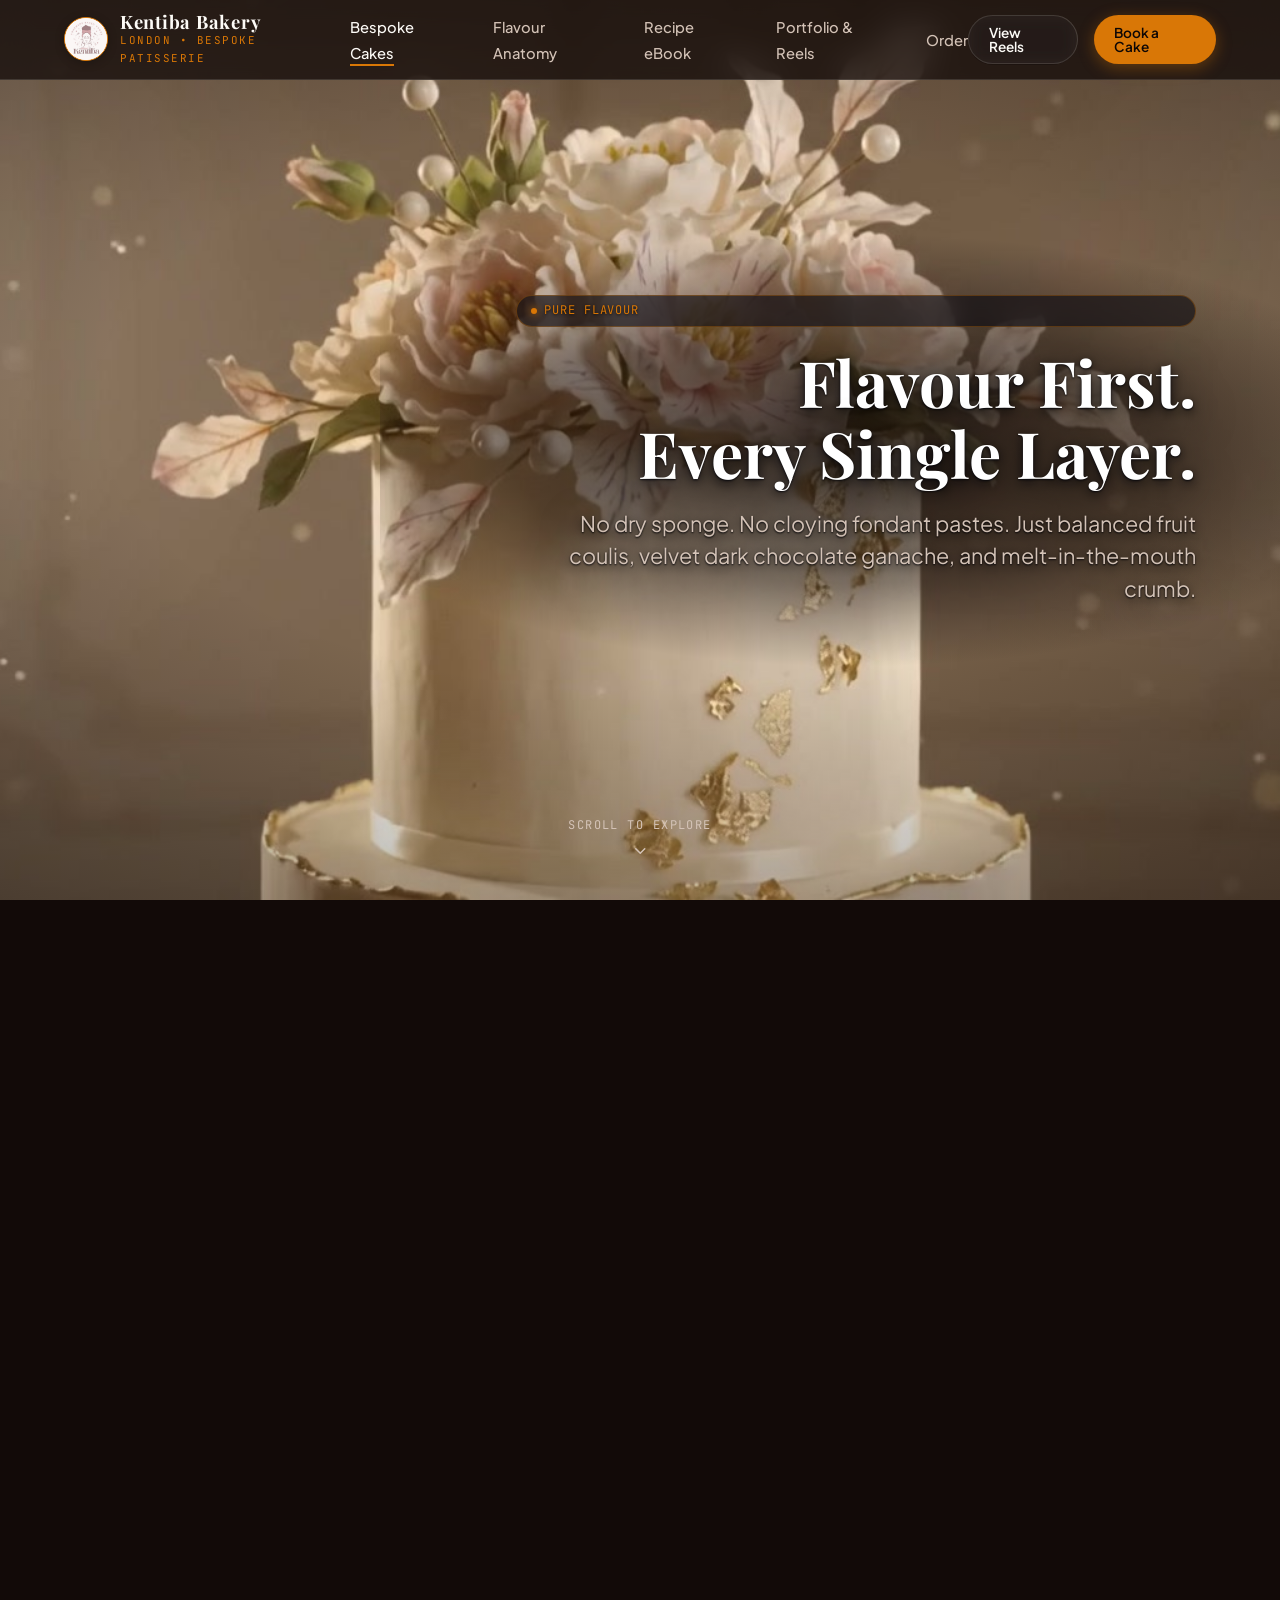
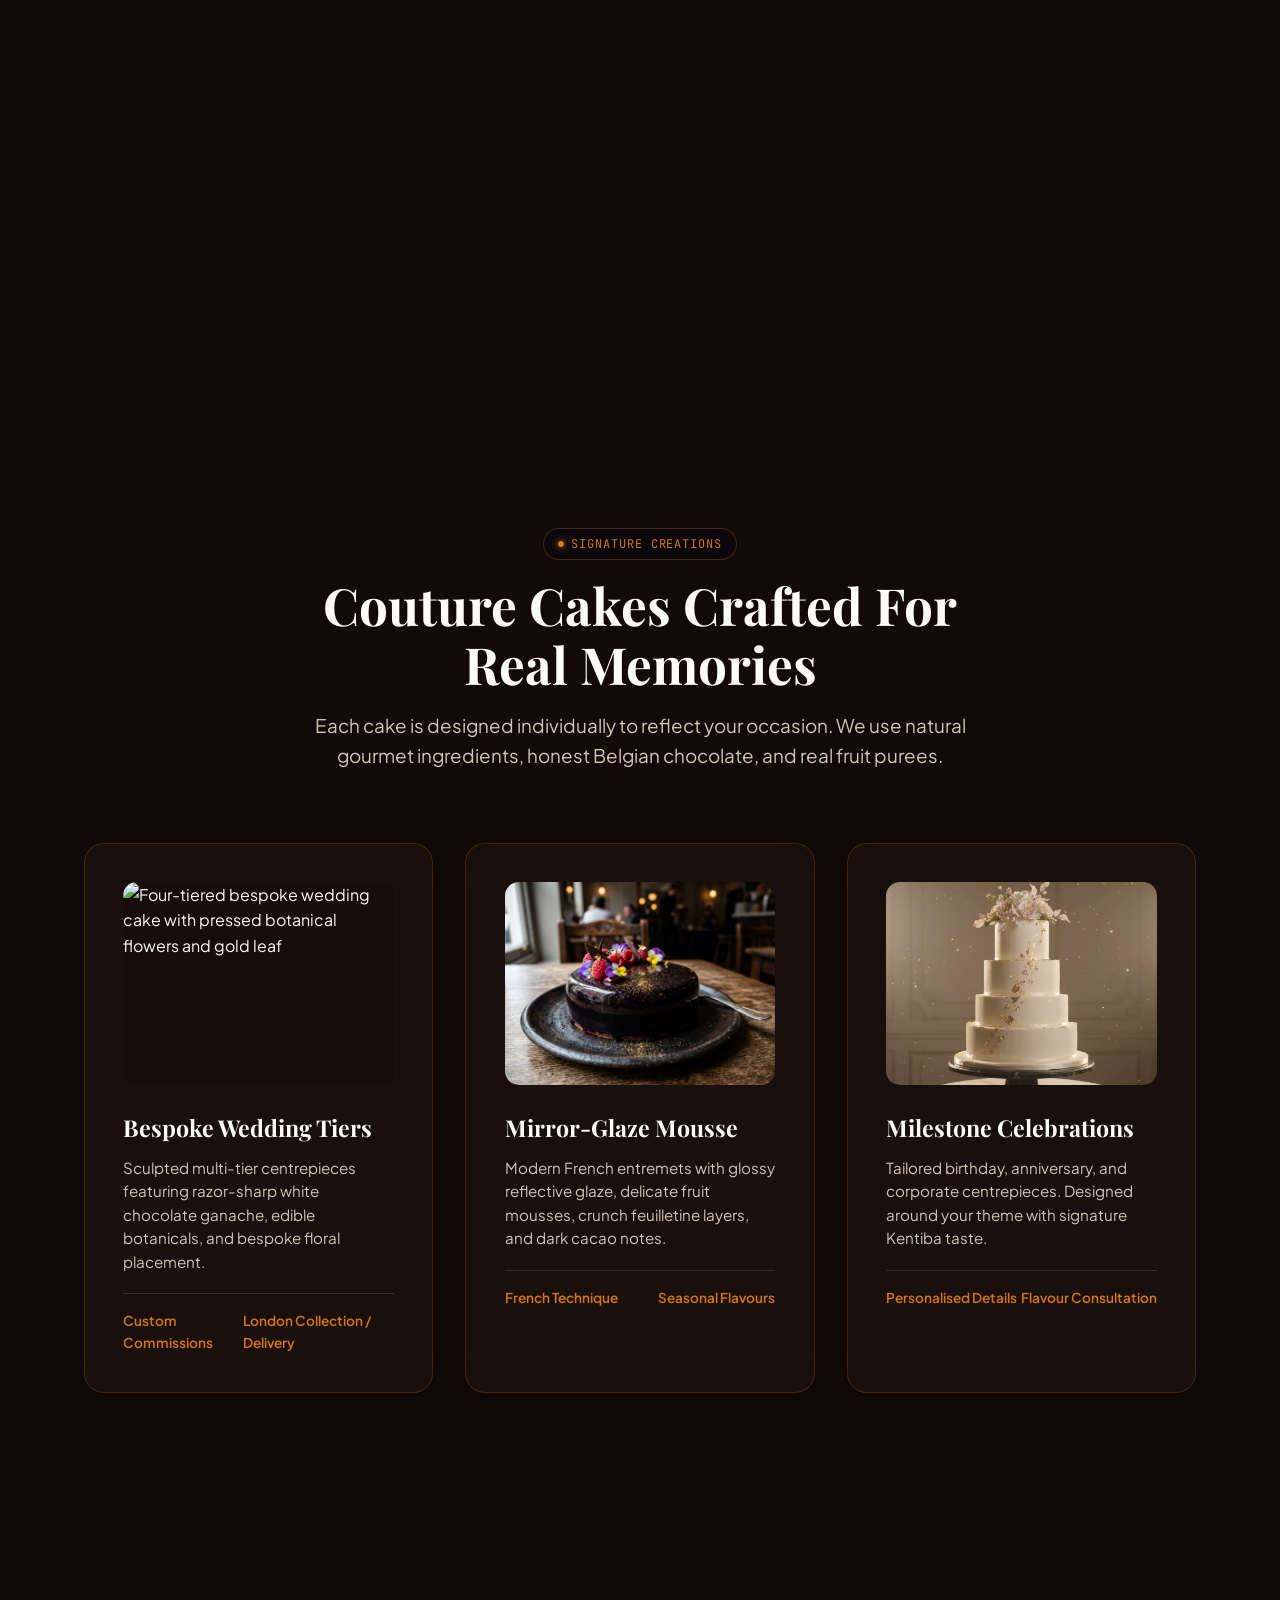
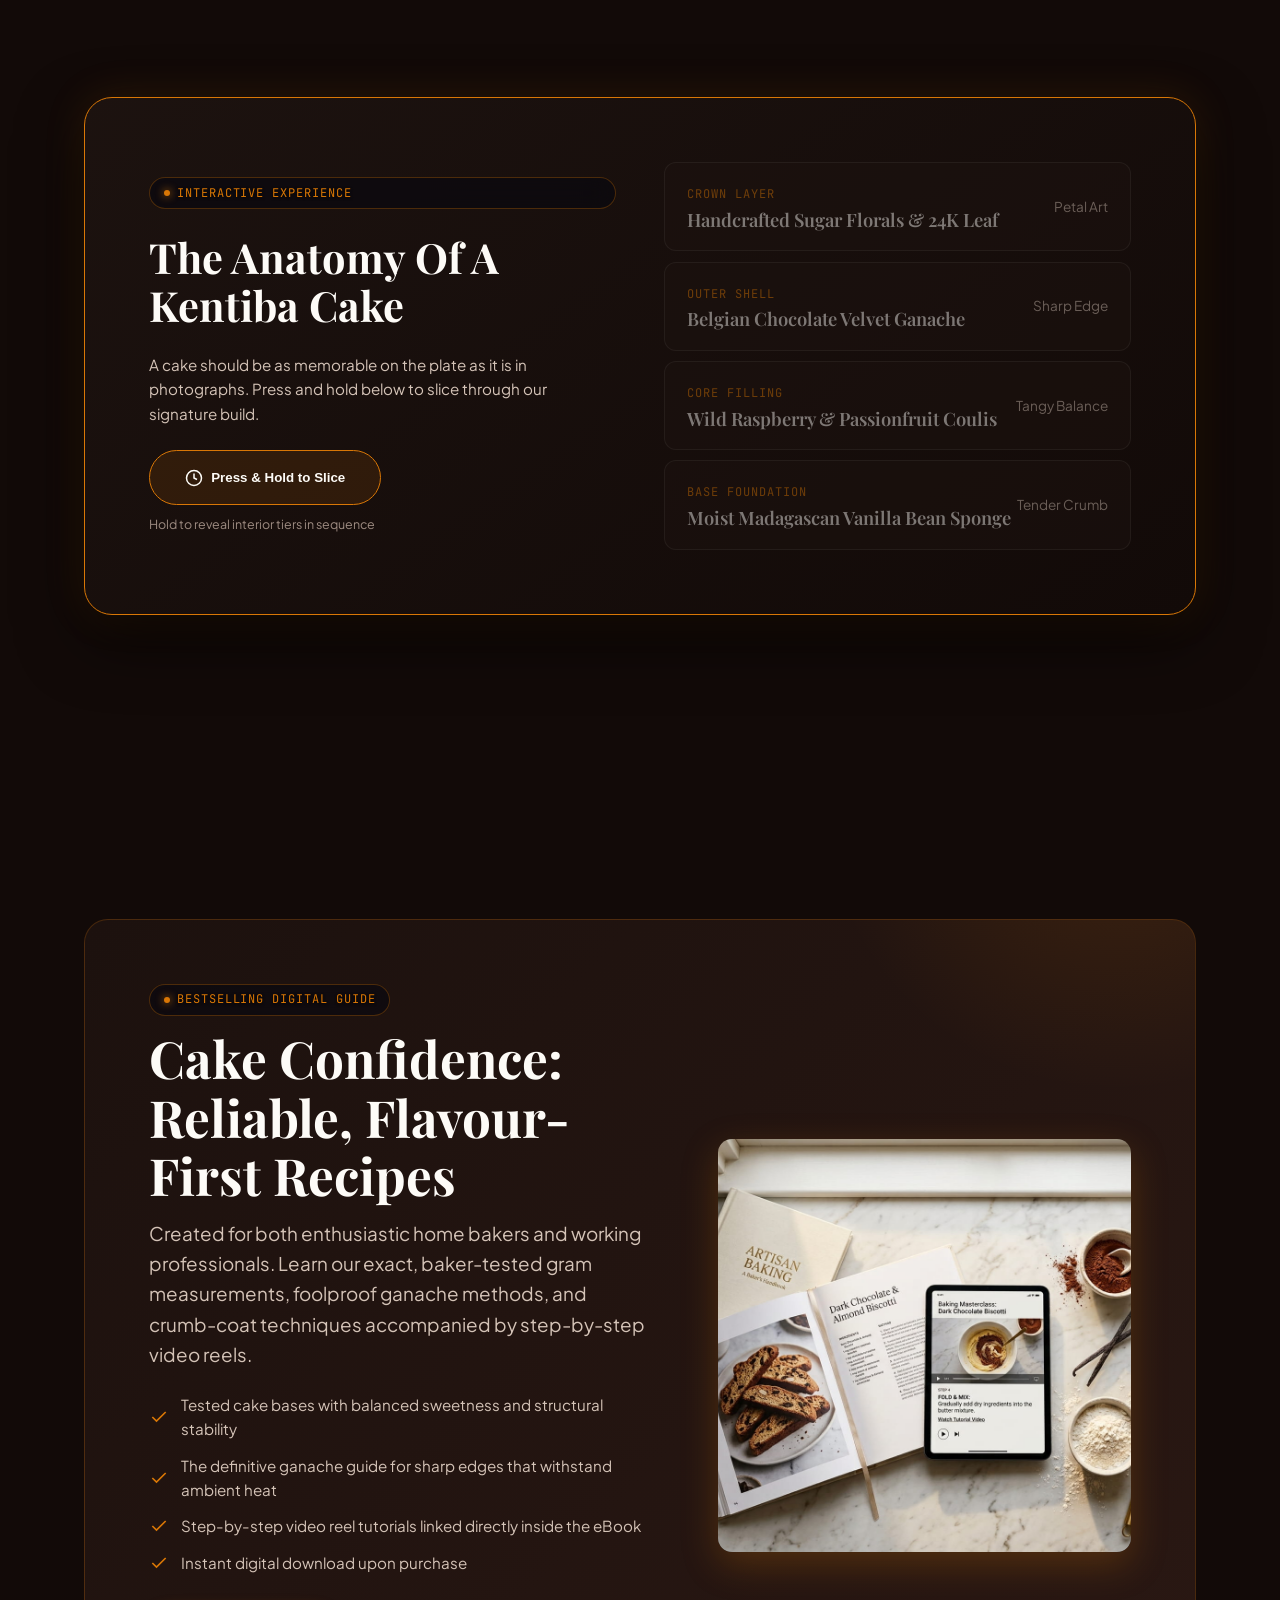
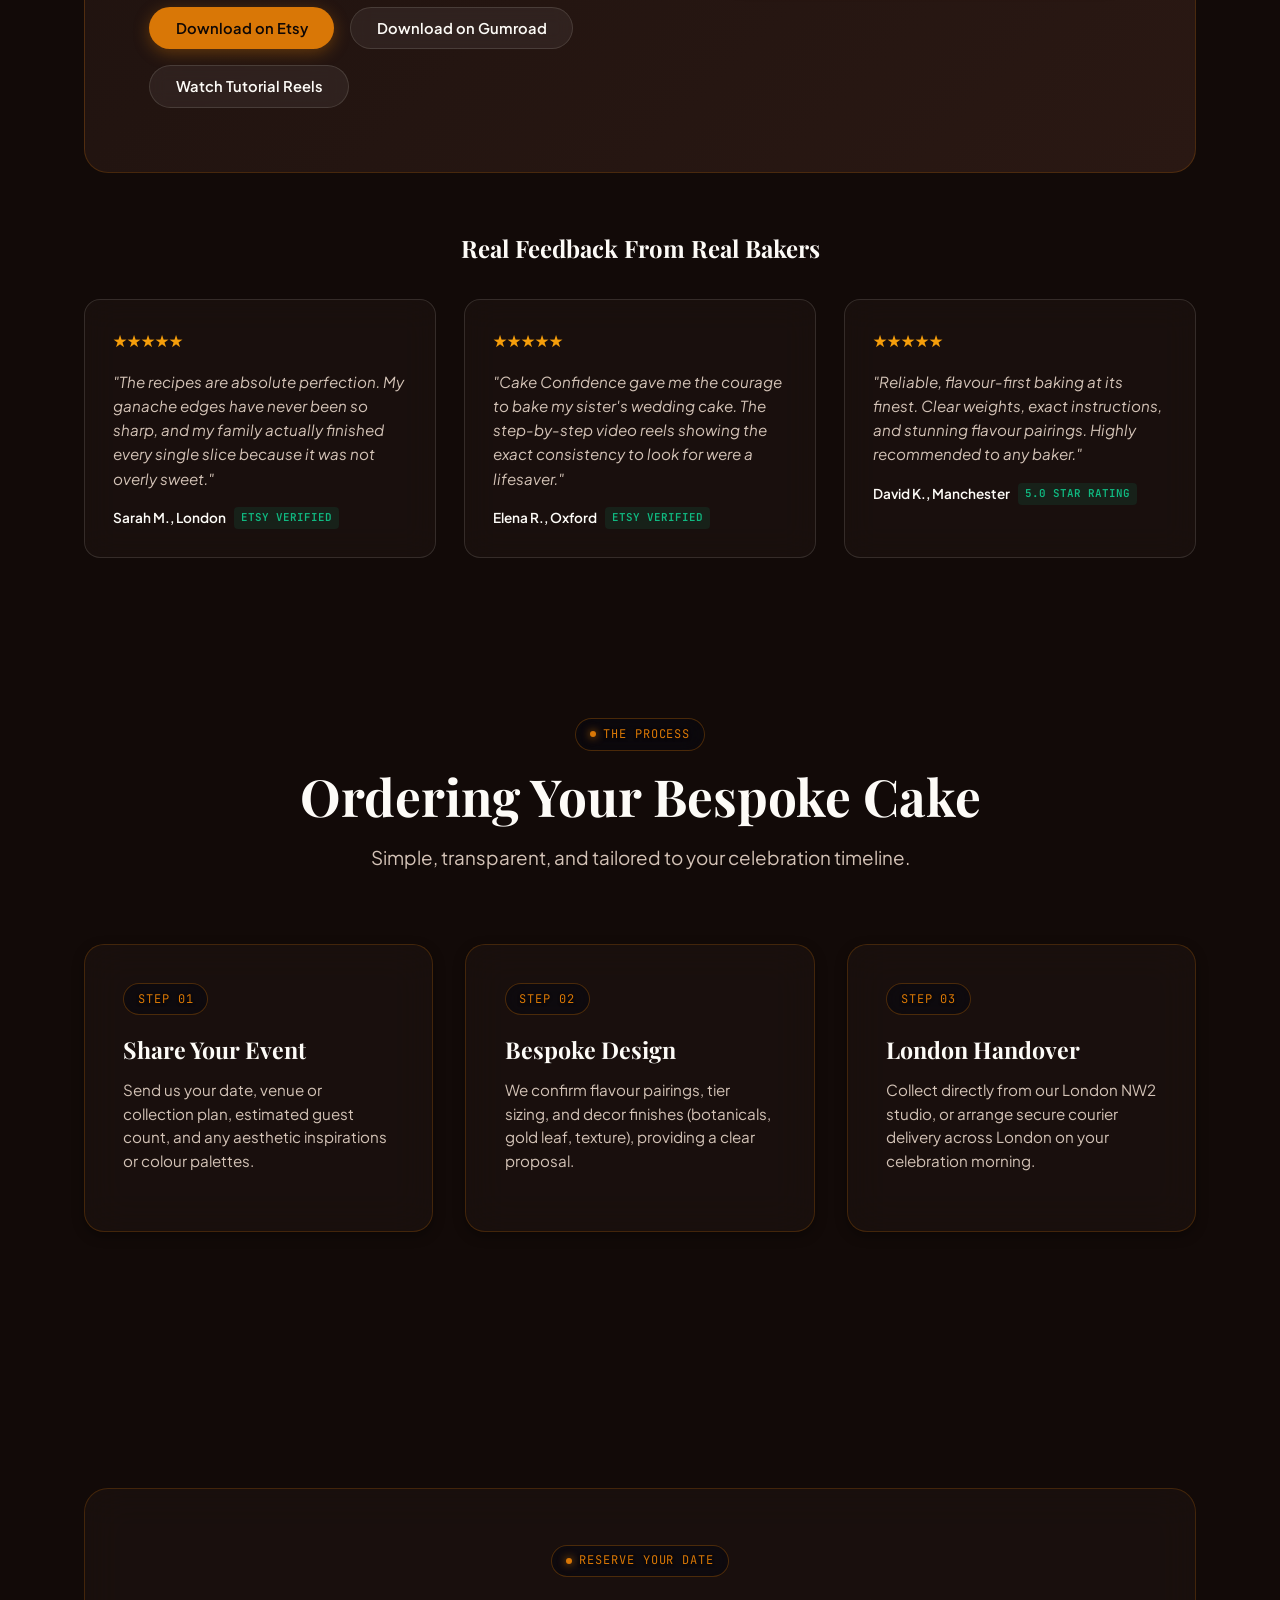
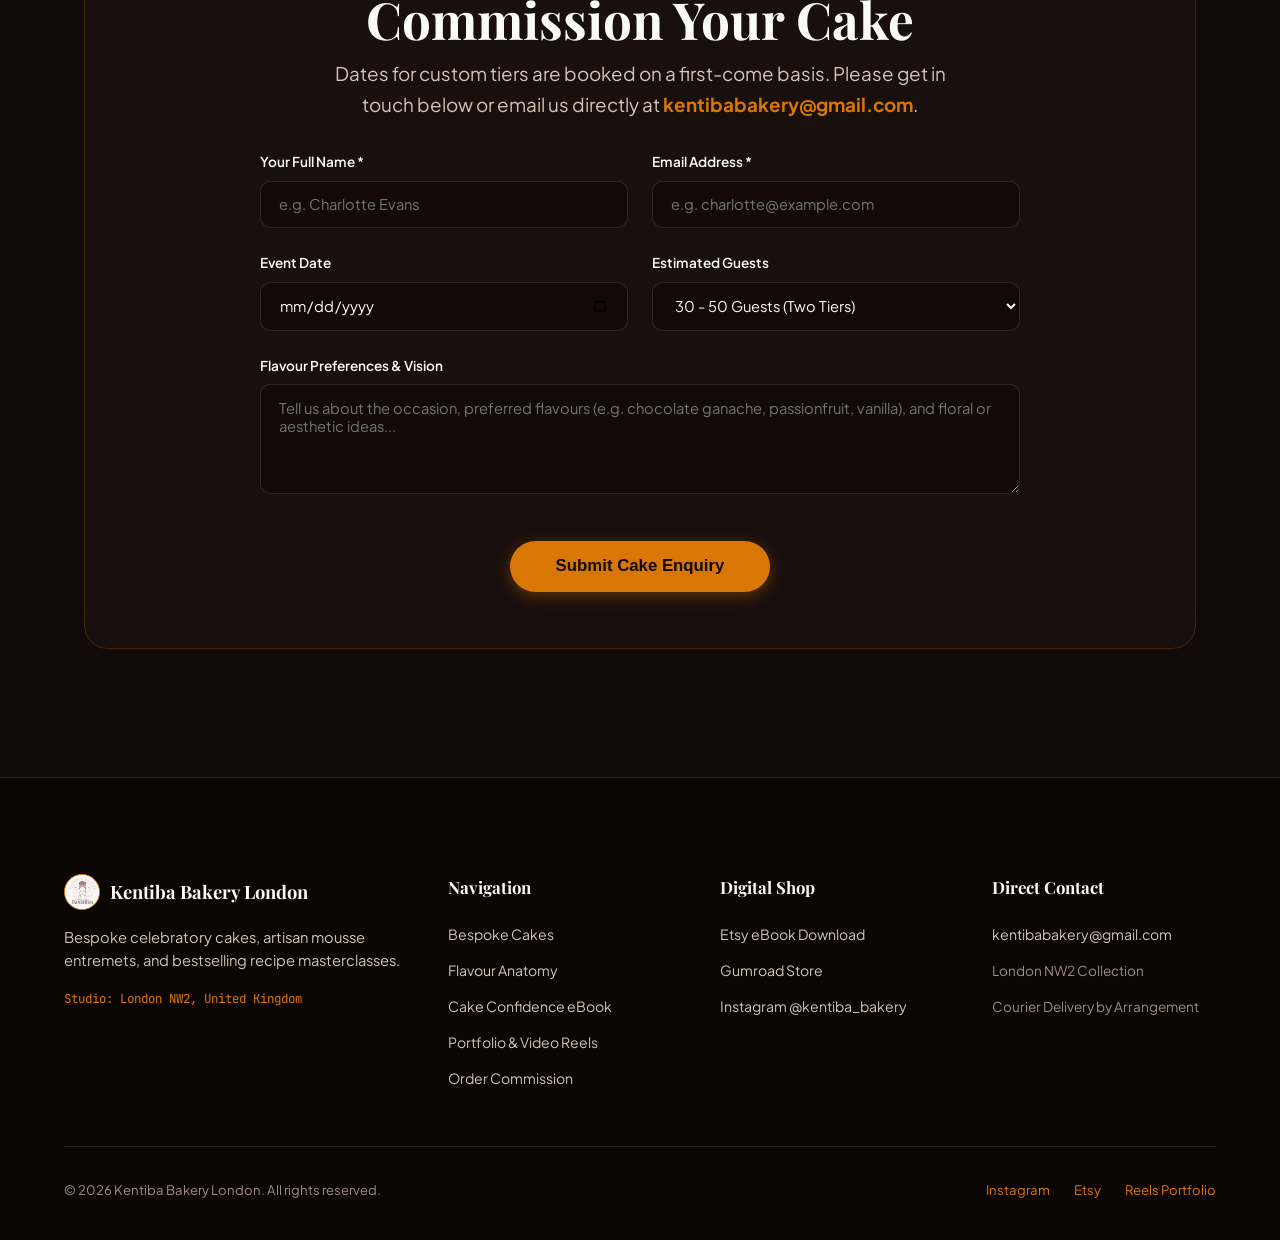
==== commit b5317a80: "first commit" ====
--- a/index.html
+++ b/index.html
@@ -25,9 +25,10 @@
     href="https://fonts.googleapis.com/css2?family=JetBrains+Mono:wght@400;500&family=Playfair+Display:ital,wght@0,500;0,600;0,700;1,600&family=Plus+Jakarta+Sans:wght@400;500;600;700&display=swap"
     rel="stylesheet">
 
-  <!-- Inline Favicon SVG Monogram -->
-  <link rel="icon" type="image/svg+xml"
-    href="data:image/svg+xml,%3Csvg xmlns='http://www.w3.org/2000/svg' viewBox='0 0 32 32'%3E%3Ccircle cx='16' cy='16' r='15' fill='%231D1310' stroke='%23D97706' stroke-width='2'/%3E%3Ctext x='16' y='21' font-family='serif' font-size='15' font-weight='bold' fill='%23D97706' text-anchor='middle'%3EKB%3C/text%3E%3C/svg%3E">
+  <!-- Favicon -->
+  <link rel="icon" type="image/png" sizes="64x64" href="assets/favicon.png">
+  <link rel="icon" type="image/x-icon" href="assets/favicon.ico">
+  <link rel="apple-touch-icon" href="assets/logo.png">
 
   <!-- Stylesheet -->
   <link rel="stylesheet" href="css/style.css">
@@ -44,7 +45,7 @@
   <!-- Global Header Navigation -->
   <header class="site-nav">
     <a href="index.html" class="nav-brand" aria-label="Kentiba Bakery London Homepage">
-      <div class="brand-monogram">KB</div>
+      <img src="assets/logo.png" alt="Kentiba Bakery Logo" class="brand-logo-img" width="44" height="44">
       <div class="brand-text">
         <span class="brand-name">Kentiba Bakery</span>
         <span class="brand-location">London • Bespoke Patisserie</span>
@@ -466,7 +467,7 @@
     <div class="footer-inner">
       <div class="footer-brand">
         <div style="display: flex; align-items: center; gap: 0.6rem;">
-          <div class="brand-monogram" style="width: 32px; height: 32px; font-size: 0.95rem;">KB</div>
+          <img src="assets/logo.png" alt="Kentiba Bakery Logo" class="footer-logo-img" width="36" height="36">
           <span style="font-family: var(--font-display); font-size: 1.15rem; font-weight: 700;">Kentiba Bakery
             London</span>
         </div>
--- a/css/style.css
+++ b/css/style.css
@@ -177,9 +177,33 @@
   transition: transform 0.3s var(--ease-spring), box-shadow 0.3s ease;
 }
 
-.nav-brand:hover .brand-monogram {
+.brand-logo-img {
+  width: 44px;
+  height: 44px;
+  border-radius: 50%;
+  object-fit: cover;
+  border: 1.5px solid var(--accent);
+  background: #fff;
+  box-shadow: 0 2px 10px rgba(0, 0, 0, 0.25);
+  transition: transform 0.35s var(--ease-spring), box-shadow 0.35s ease, border-color 0.35s ease;
+  display: block;
+}
+
+.footer-logo-img {
+  width: 36px;
+  height: 36px;
+  border-radius: 50%;
+  object-fit: cover;
+  border: 1.5px solid var(--accent);
+  background: #fff;
+  display: block;
+}
+
+.nav-brand:hover .brand-monogram,
+.nav-brand:hover .brand-logo-img {
   transform: rotate(6deg) scale(1.08);
-  box-shadow: var(--shadow-gold);
+  box-shadow: 0 0 16px rgba(217, 119, 6, 0.45);
+  border-color: #f59e0b;
 }
 
 .brand-text {
